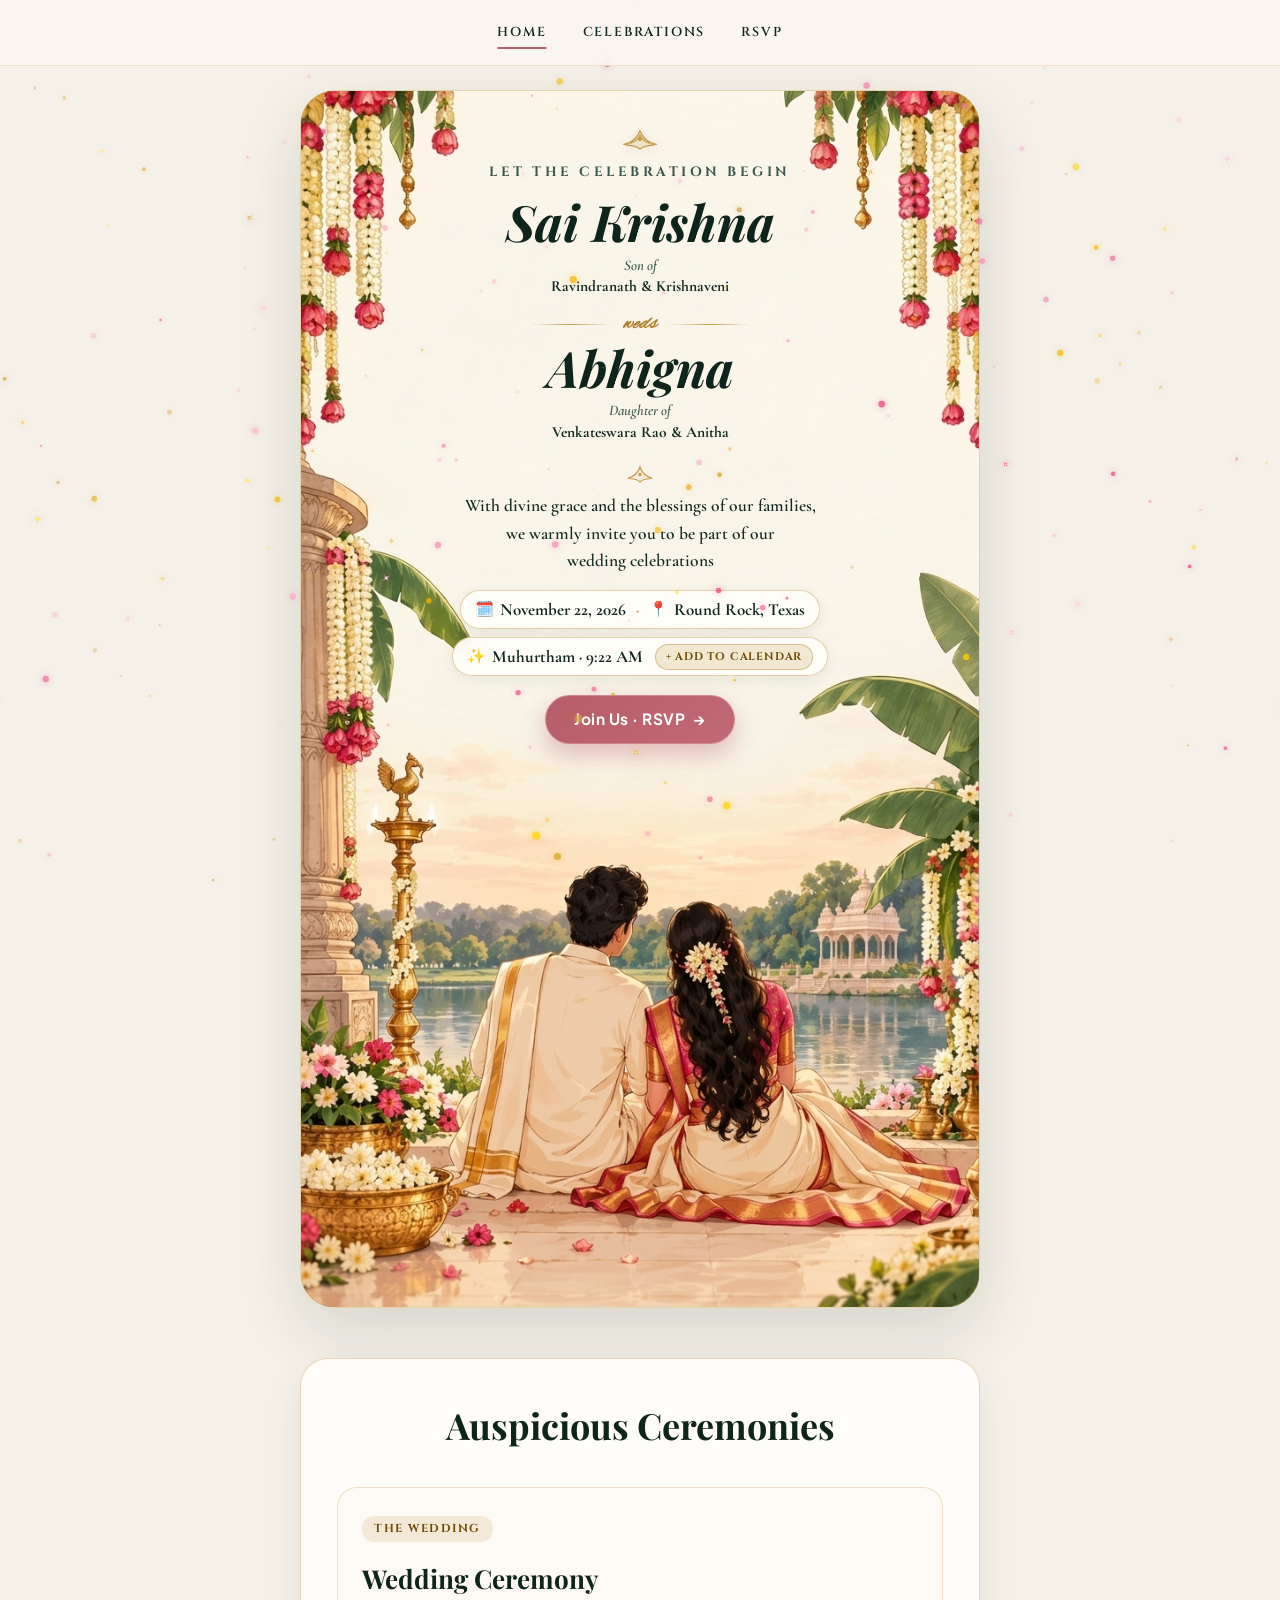
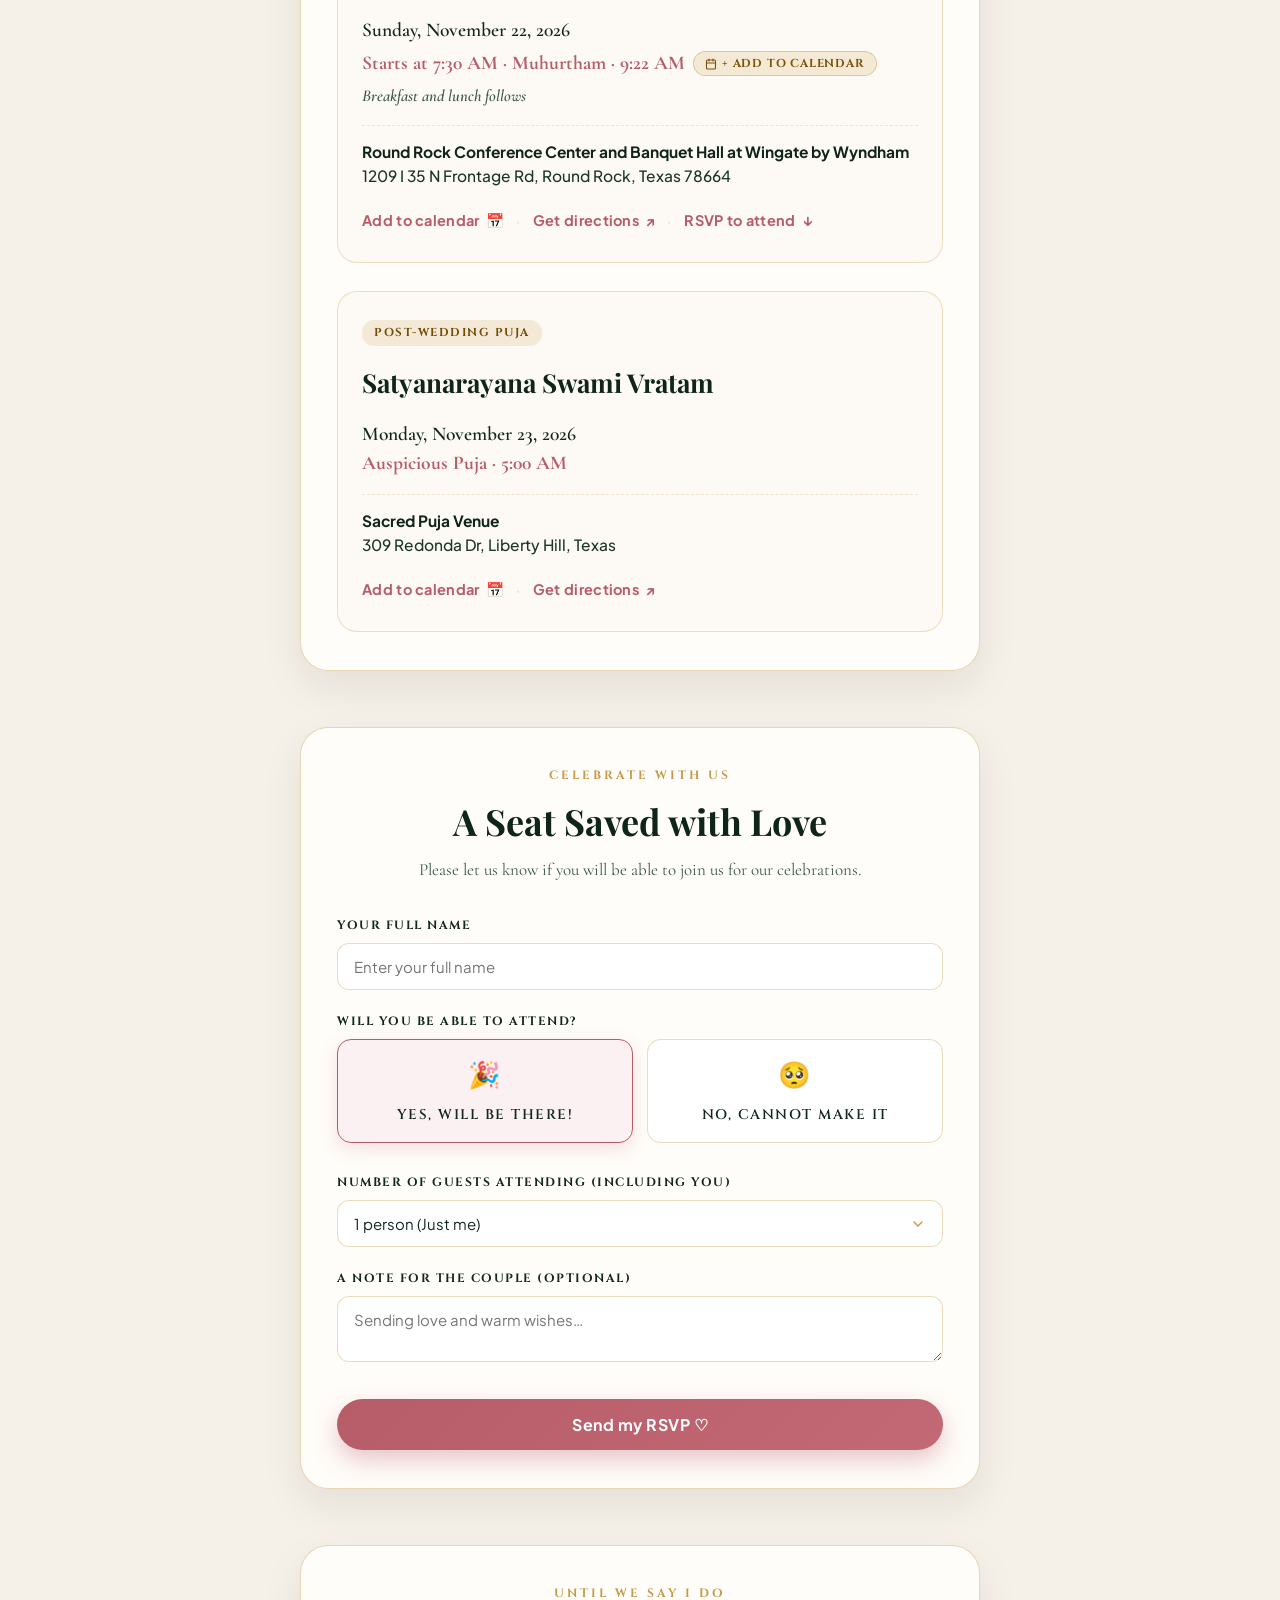
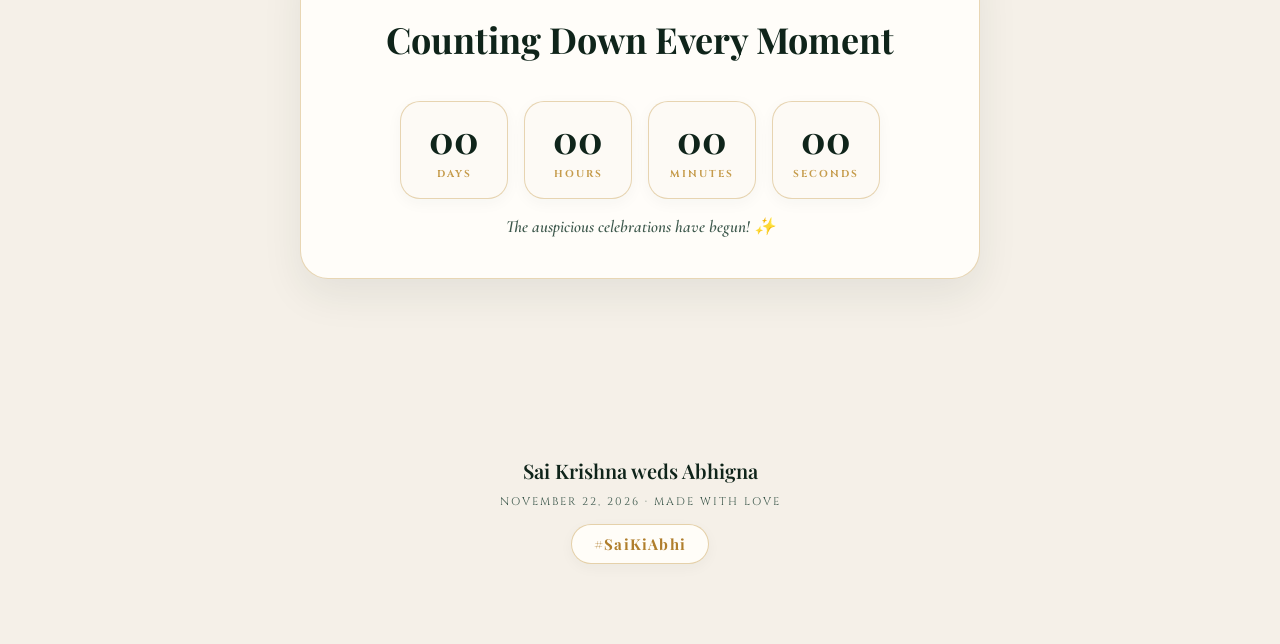
==== index.html @ 161d90ee "Increase dust density and blend radiant gold with romantic pink sparkles" ====
<!DOCTYPE html>
<html lang="en">
<head>
  <meta charset="UTF-8">
  <meta name="viewport" content="width=device-width, initial-scale=1.0">
  <meta http-equiv="Cache-Control" content="no-cache, no-store, must-revalidate">
  <meta http-equiv="Pragma" content="no-cache">
  <meta http-equiv="Expires" content="0">
  <title>Sai Krishna weds Abhigna · November 22, 2026</title>
  <meta name="description" content="Wedding celebration of Sai Krishna weds Abhigna on Sunday, November 22, 2026 at Round Rock, Texas.">
  <meta name="theme-color" content="#F5F0E8">

  <!-- Open Graph / Social Sharing Meta Tags -->
  <meta property="og:title" content="Sai Krishna weds Abhigna · November 22, 2026">
  <meta property="og:description" content="Together with their families, Sai Krishna weds Abhigna. We warmly invite you to celebrate our wedding on Sunday, November 22, 2026 at Round Rock, Texas.">
  <meta property="og:image" content="assets/hero-bg.jpg">
  <meta property="og:type" content="website">

  <!-- Google Fonts for Romantic Editorial Luxury Typography -->
  <link rel="preconnect" href="https://fonts.googleapis.com">
  <link rel="preconnect" href="https://fonts.gstatic.com" crossorigin>
  <link href="https://fonts.googleapis.com/css2?family=Alex+Brush&family=Cinzel:wght@500;600;700&family=Cormorant+Garamond:ital,wght@0,400;0,500;0,600;0,700;1,400;1,600&family=Playfair+Display:ital,wght@0,500;0,600;0,700;1,500;1,600&family=Plus+Jakarta+Sans:wght@400;500;600;700&display=swap" rel="stylesheet">

  <link rel="stylesheet" href="style.css?v=20261025-14">
</head>
<body>

  <!-- INTERACTIVE SUNLIT GOLD STARDUST (Touch & Cursor Repulsion) -->
  <canvas id="v2SparklesCanvas" class="v2-sparkles-canvas" aria-hidden="true"></canvas>

  <!-- STICKY TOP NAVIGATION -->
  <header class="v2-header">
    <nav class="v2-nav-container" aria-label="Wedding sections">
      <a href="#home" class="v2-nav-link active">Home</a>
      <a href="#celebrations" class="v2-nav-link">Celebrations</a>
      <a href="#rsvp" class="v2-nav-link">RSVP</a>
    </nav>
  </header>

  <main class="v2-main-wrapper">

    <!-- HERO SECTION (Scenic Floral Lakeside Card) -->
    <section id="home" class="v2-hero-card">
      <div class="v2-hero-content">

        <!-- Gold Lotus Top Motif -->
        <div class="v2-gold-crest" aria-hidden="true">
          <svg viewBox="0 0 40 24" width="38" height="23" fill="none" stroke="#C59B4B" stroke-width="1.4">
            <path d="M20 3 C17 10 12 15 4 17 C10 19 16 18 20 22 C24 18 30 19 36 17 C28 15 23 10 20 3 Z" fill="rgba(197, 155, 75, 0.12)"/>
            <path d="M20 7 C18 12 14 15 9 16 M20 7 C22 12 26 15 31 16"/>
            <circle cx="20" cy="11.5" r="1.5" fill="#C59B4B"/>
          </svg>
        </div>

        <!-- Eyebrow -->
        <p class="v2-eyebrow">LET THE CELEBRATION BEGIN</p>

        <!-- Groom Name -->
        <h1 class="v2-groom-name">Sai Krishna</h1>
        <p class="v2-parentage">
          <span class="label">Son of</span><br>
          <span class="names">Ravindranath &amp; Krishnaveni</span>
        </p>

        <!-- Elegant Weds Divider -->
        <div class="v2-amp-divider" aria-hidden="true">
          <span class="line"></span>
          <span class="amp" style="font-size: 20px; font-style: italic; letter-spacing: 0.05em; text-transform: lowercase;">weds</span>
          <span class="line"></span>
        </div>

        <!-- Bride Name -->
        <h2 class="v2-bride-name">Abhigna</h2>
        <p class="v2-parentage">
          <span class="label">Daughter of</span><br>
          <span class="names">Venkateswara Rao &amp; Anitha</span>
        </p>

        <!-- Auspicious Lotus Sub-Crest -->
        <div class="v2-sub-crest" aria-hidden="true">
          <svg viewBox="0 0 32 20" width="30" height="19" fill="none" stroke="#C59B4B" stroke-width="1.3">
            <path d="M16 2 C14 8 10 12 3 14 C8 15 13 14 16 18 C19 14 24 15 29 14 C22 12 18 8 16 2 Z" fill="rgba(197, 155, 75, 0.08)"/>
            <circle cx="16" cy="10" r="1.2" fill="#C59B4B"/>
          </svg>
        </div>

        <!-- Warm Invitation Message -->
        <p class="v2-invitation-text">
          With divine grace and the blessings of our families,<br class="v2-br-desktop">
          we warmly invite you to be part of our<br class="v2-br-desktop">
          wedding celebrations
        </p>

        <!-- Date, Venue & Muhurtham Metadata Badges -->
        <div class="v2-meta-row">
          <div class="v2-meta-badge">
            <span class="icon" aria-hidden="true">🗓️</span>
            <span><span class="v2-desktop-only">November</span><span class="v2-mobile-only">Nov</span> 22, 2026</span>
            <span class="v2-meta-sep" aria-hidden="true">·</span>
            <span class="icon" aria-hidden="true">📍</span>
            <span>Round Rock, <span class="v2-desktop-only">Texas</span><span class="v2-mobile-only">TX</span></span>
          </div>
          <div class="v2-meta-badge v2-meta-badge-muhurtham">
            <span class="icon" aria-hidden="true">✨</span>
            <span>Muhurtham · 9:22 AM</span>
            <a href="https://calendar.google.com/calendar/render?action=TEMPLATE&amp;text=Sai+Krishna+weds+Abhigna+Wedding&amp;dates=20261122T133000Z/20261122T200000Z&amp;ctz=America/Chicago&amp;details=Join+us+to+celebrate+the+wedding+of+Sai+Krishna+and+Abhigna+(7:30+AM+-+2:00+PM,+Muhurtham+at+9:22+AM).+Breakfast+and+lunch+follows.&amp;location=Round+Rock+Conference+Center+and+Banquet+Hall+at+Wingate+by+Wyndham,+1209+I+35+N+Frontage+Rd,+Round+Rock,+TX+78664" target="_blank" rel="noopener noreferrer" class="v2-cal-pill-hero" title="Add to Google Calendar">
              <span>+ Add to Calendar</span>
            </a>
          </div>
        </div>

        <!-- Primary Call to Action -->
        <div>
          <a href="#rsvp" class="v2-btn-rsvp">
            <span>Join Us · RSVP</span>
            <span class="arrow" aria-hidden="true">&rarr;</span>
          </a>
        </div>
      </div>
    </section>

    <!-- SECTION: CELEBRATIONS -->
    <section id="celebrations" class="v2-section">
      <div class="v2-section-card">
        <div class="v2-section-header">
          <h2 class="v2-section-title">Auspicious Ceremonies</h2>
        </div>

        <div class="v2-events-grid">

          <!-- EVENT 1: WEDDING -->
          <article class="v2-event-card">
            <span class="v2-event-badge">The Wedding</span>
            <h3 class="v2-event-title">Wedding Ceremony</h3>
            <div class="v2-event-time">
              Sunday, November 22, 2026<br>
              <div class="v2-muhurtham-line">
                <span class="time-hl">Starts at 7:30 AM · Muhurtham · 9:22 AM</span>
                <a href="https://calendar.google.com/calendar/render?action=TEMPLATE&amp;text=Sai+Krishna+weds+Abhigna+Wedding&amp;dates=20261122T133000Z/20261122T200000Z&amp;ctz=America/Chicago&amp;details=Join+us+to+celebrate+the+wedding+of+Sai+Krishna+and+Abhigna+(7:30+AM+-+2:00+PM,+Muhurtham+at+9:22+AM).+Breakfast+and+lunch+follows.&amp;location=Round+Rock+Conference+Center+and+Banquet+Hall+at+Wingate+by+Wyndham,+1209+I+35+N+Frontage+Rd,+Round+Rock,+TX+78664" target="_blank" rel="noopener noreferrer" class="v2-cal-pill" title="Add to Google Calendar">
                  <svg viewBox="0 0 24 24" width="12" height="12" fill="none" stroke="currentColor" stroke-width="2.2" stroke-linecap="round" stroke-linejoin="round" aria-hidden="true"><rect x="3" y="4" width="18" height="18" rx="2" ry="2"/><line x1="16" y1="2" x2="16" y2="6"/><line x1="8" y1="2" x2="8" y2="6"/><line x1="3" y1="10" x2="21" y2="10"/></svg>
                  <span>+ Add to Calendar</span>
                </a>
              </div>
              <span class="food-note">Breakfast and lunch follows</span>
            </div>
            <div class="v2-event-loc">
              <strong>Round Rock Conference Center and Banquet Hall at Wingate by Wyndham</strong><br>
              1209 I 35 N Frontage Rd, Round Rock, Texas 78664
            </div>
            <div class="v2-event-actions">
              <a href="https://calendar.google.com/calendar/render?action=TEMPLATE&amp;text=Sai+Krishna+weds+Abhigna+Wedding&amp;dates=20261122T133000Z/20261122T200000Z&amp;ctz=America/Chicago&amp;details=Join+us+to+celebrate+the+wedding+of+Sai+Krishna+and+Abhigna+(7:30+AM+-+2:00+PM,+Muhurtham+at+9:22+AM).+Breakfast+and+lunch+follows.&amp;location=Round+Rock+Conference+Center+and+Banquet+Hall+at+Wingate+by+Wyndham,+1209+I+35+N+Frontage+Rd,+Round+Rock,+TX+78664" target="_blank" rel="noopener noreferrer" class="v2-btn-textlink">
                <span>Add to calendar</span> <span>📅</span>
              </a>
              <span style="color: var(--gold-border);">·</span>
              <a href="https://maps.app.goo.gl/WfE8yPbkXVZMxpB6A" target="_blank" rel="noopener noreferrer" class="v2-btn-textlink">
                <span>Get directions</span> <span>↗</span>
              </a>
              <span style="color: var(--gold-border);">·</span>
              <a href="#rsvp" class="v2-btn-textlink">
                <span>RSVP to attend</span> <span>↓</span>
              </a>
            </div>
          </article>

          <!-- EVENT 2: SATYANARAYANA SWAMI VRATAM -->
          <article class="v2-event-card">
            <span class="v2-event-badge">Post-Wedding Puja</span>
            <h3 class="v2-event-title">Satyanarayana Swami Vratam</h3>
            <div class="v2-event-time">
              Monday, November 23, 2026<br>
              <span class="time-hl">Auspicious Puja · 5:00 AM</span>
            </div>
            <div class="v2-event-loc">
              <strong>Sacred Puja Venue</strong><br>
              309 Redonda Dr, Liberty Hill, Texas
            </div>
            <div class="v2-event-actions">
              <a href="https://calendar.google.com/calendar/render?action=TEMPLATE&amp;text=Satyanarayana+Swami+Vratam+-+Sai+Krishna+%26+Abhigna&amp;dates=20261123T110000Z/20261123T150000Z&amp;ctz=America/Chicago&amp;details=Auspicious+Post-Wedding+Puja+and+Blessings.&amp;location=309+Redonda+Dr,+Liberty+Hill,+Texas" target="_blank" rel="noopener noreferrer" class="v2-btn-textlink">
                <span>Add to calendar</span> <span>📅</span>
              </a>
              <span style="color: var(--gold-border);">·</span>
              <a href="https://www.google.com/maps/search/?api=1&query=309+Redonda+Dr+Liberty+Hill+TX" target="_blank" rel="noopener noreferrer" class="v2-btn-textlink">
                <span>Get directions</span> <span>↗</span>
              </a>
            </div>
          </article>

        </div>
      </div>
    </section>



    <!-- SECTION: RSVP -->
    <section id="rsvp" class="v2-section">
      <div class="v2-section-card">
        <div class="v2-section-header">
          <p class="v2-section-eyebrow">Celebrate With Us</p>
          <h2 class="v2-section-title">A Seat Saved with Love</h2>
          <p style="font-family: 'Cormorant Garamond', Georgia, serif; font-size: 17px; color: var(--text-muted); margin-top: 6px;">
            Please let us know if you will be able to join us for our celebrations.
          </p>
        </div>

        <form id="v2-rsvp-form">

          <!-- Full Name -->
          <div class="v2-form-group">
            <label for="name">Your Full Name</label>
            <input type="text" id="name" name="Name" class="v2-input" placeholder="Enter your full name" required>
          </div>

          <!-- Attendance Option -->
          <div class="v2-form-group">
            <label>Will you be able to attend?</label>
            <div class="v2-attendance-grid">
              <label class="v2-radio-card">
                <input type="radio" name="Attending" value="Yes" checked>
                <div class="v2-radio-content">
                  <span class="emoji" aria-hidden="true">🎉</span>
                  <span class="text">Yes, will be there!</span>
                </div>
              </label>

              <label class="v2-radio-card">
                <input type="radio" name="Attending" value="No">
                <div class="v2-radio-content">
                  <span class="emoji" aria-hidden="true">🥺</span>
                  <span class="text">No, cannot make it</span>
                </div>
              </label>
            </div>
          </div>

          <!-- Guests Count -->
          <div class="v2-form-group" id="guests-group">
            <label for="guests">Number of guests attending (including you)</label>
            <select id="guests" name="Guests" class="v2-input">
              <option value="1">1 person (Just me)</option>
              <option value="2">2 people</option>
              <option value="3">3 people</option>
              <option value="4">4 people</option>
              <option value="5">5 people</option>
              <option value="6">6 people</option>
              <option value="7">7 people</option>
              <option value="8">8 people</option>
              <option value="9">9 people</option>
              <option value="10">10+ people</option>
            </select>
          </div>

          <!-- Message -->
          <div class="v2-form-group">
            <label for="message">A note for the couple (optional)</label>
            <textarea id="message" name="Message" rows="2" class="v2-textarea" placeholder="Sending love and warm wishes…"></textarea>
          </div>

          <!-- Submit -->
          <button type="submit" id="v2-submit-btn" class="v2-btn-submit">Send my RSVP ♡</button>
          <div id="v2-status" class="v2-status-msg" role="status"></div>
        </form>

      </div>
    </section>


    <!-- SECTION: COUNTDOWN TIMER -->
    <section id="countdown" class="v2-section">
      <div class="v2-section-card v2-countdown-card">
        <div class="v2-section-header">
          <p class="v2-section-eyebrow">Until We Say I Do</p>
          <h2 class="v2-section-title">Counting Down Every Moment</h2>
        </div>
        <div class="v2-countdown-grid" id="v2CountdownGrid">
          <div class="v2-countdown-item">
            <span class="v2-countdown-val" id="timer-days">--</span>
            <span class="v2-countdown-lbl">Days</span>
          </div>
          <div class="v2-countdown-item">
            <span class="v2-countdown-val" id="timer-hours">--</span>
            <span class="v2-countdown-lbl">Hours</span>
          </div>
          <div class="v2-countdown-item">
            <span class="v2-countdown-val" id="timer-minutes">--</span>
            <span class="v2-countdown-lbl">Minutes</span>
          </div>
          <div class="v2-countdown-item">
            <span class="v2-countdown-val" id="timer-seconds">--</span>
            <span class="v2-countdown-lbl">Seconds</span>
          </div>
        </div>
        <p class="v2-countdown-note">Sunday, November 22, 2026 · Muhurtham at 9:22 AM</p>
      </div>
    </section>

  </main>

  <!-- FOOTER -->
  <footer class="v2-footer">
    <div class="names">Sai Krishna weds Abhigna</div>
    <div class="sub">November 22, 2026 · Made with Love</div>
    <div class="hashtag">#SaiKiAbhi</div>
  </footer>

  <script src="script.js?v=20261025-7"></script>
</body>
</html>
---- style.css ----
/* ==========================================================================
   SAI KRISHNA & ABHIGNA WEDDING — VERSION 2 (SCENIC FLORAL & HERITAGE LAKESIDE)
   ========================================================================== */

:root {
  --bg-page: #f5f0e8;
  --bg-card: #fffdf9;
  --bg-cream: #faf6f0;
  --text-dark: #12281e;
  --text-body: #1c3629;
  --text-muted: #3d584c;
  --gold: #c59b4b;
  --gold-glow: #e5c378;
  --gold-border: rgba(197, 155, 75, 0.4);
  --gold-tint: rgba(197, 155, 75, 0.08);
  --rose: #b75d69;
  --rose-hover: #9e4652;
  --rose-light: #fbf0f2;
  --emerald: #1e3f33;
  --emerald-dark: #0f241a;
  --card-shadow: 0 24px 64px rgba(27, 56, 43, 0.14);
}

*, *::before, *::after {
  box-sizing: border-box;
  margin: 0;
  padding: 0;
}

html {
  scroll-behavior: smooth;
  scroll-padding-top: 80px;
}

body {
  background-color: var(--bg-page);
  color: var(--text-body);
  font-family: 'Plus Jakarta Sans', system-ui, -apple-system, sans-serif;
  line-height: 1.6;
  -webkit-font-smoothing: antialiased;
  -moz-osx-font-smoothing: grayscale;
  text-rendering: optimizeLegibility;
  overflow-x: hidden;
}

/* Interactive Sunlit Gold Stardust Canvas */
.v2-sparkles-canvas {
  position: fixed;
  inset: 0;
  width: 100%;
  height: 100%;
  pointer-events: none;
  z-index: 50;
}

/* ==========================================================================
   NAVIGATION HEADER
   ========================================================================== */
.v2-header {
  position: sticky;
  top: 0;
  z-index: 100;
  background: rgba(250, 246, 240, 0.92);
  backdrop-filter: blur(10px);
  -webkit-backdrop-filter: blur(10px);
  border-bottom: 1px solid rgba(197, 155, 75, 0.25);
  transition: all 0.3s ease;
}

.v2-header.scrolled {
  background: rgba(255, 253, 249, 0.98);
  box-shadow: 0 6px 20px rgba(27, 56, 43, 0.08);
}

.v2-nav-container {
  max-width: 712px;
  margin: 0 auto;
  padding: 16px 24px;
  display: flex;
  justify-content: center;
  align-items: center;
  gap: 36px;
}

.v2-nav-link {
  text-decoration: none;
  font-family: 'Cinzel', Georgia, serif;
  font-size: 13px;
  font-weight: 600;
  letter-spacing: 1.8px;
  text-transform: uppercase;
  color: var(--text-dark);
  position: relative;
  padding: 6px 0;
  transition: color 0.25s ease;
}

.v2-nav-link::after {
  content: '';
  position: absolute;
  bottom: 0;
  left: 50%;
  width: 0;
  height: 2px;
  background: var(--rose);
  transition: all 0.25s ease;
  transform: translateX(-50%);
}

.v2-nav-link:hover {
  color: var(--rose);
}

.v2-nav-link:hover::after,
.v2-nav-link.active::after {
  width: 100%;
}

/* ==========================================================================
   PAGE CONTAINER & SECTIONS
   ========================================================================== */
.v2-main-wrapper {
  width: 100%;
  max-width: 712px;
  margin: 0 auto;
  padding: 24px 16px 80px 16px;
}

/* ==========================================================================
   HERO CARD (Exact match to reference art)
   ========================================================================== */
.v2-hero-card {
  position: relative;
  width: 100%;
  max-width: 680px;
  margin: 0 auto 50px auto;
  background: #faf6f0 url('assets/hero-bg.jpg') top center / 100% 100% no-repeat;
  aspect-ratio: 768 / 1376;
  border-radius: 36px;
  border: 1.5px solid var(--gold-border);
  box-shadow: var(--card-shadow);
  overflow: hidden;
  text-align: center;
  display: flex;
  flex-direction: column;
}

/* Top content area with live typography */
.v2-hero-content {
  position: relative;
  z-index: 2;
  padding: 5.5% 10% 0 10%;
  display: flex;
  flex-direction: column;
  align-items: center;
}

/* Gold Lotus Top Crest */
.v2-gold-crest {
  display: flex;
  justify-content: center;
  margin-bottom: 2%;
}

.v2-gold-crest svg {
  filter: drop-shadow(0 2px 4px rgba(197, 155, 75, 0.25));
}

/* Eyebrow: LET THE CELEBRATION BEGIN */
.v2-eyebrow {
  font-family: 'Cinzel', Georgia, serif;
  font-size: clamp(11.5px, 1.8vw, 13.5px);
  font-weight: 700;
  letter-spacing: 3.5px;
  text-transform: uppercase;
  color: var(--text-muted);
  margin-bottom: 2%;
}

/* Groom Name: Sai Krishna */
.v2-groom-name {
  font-family: 'Playfair Display', Georgia, serif;
  font-style: italic;
  font-weight: 700;
  font-size: clamp(36px, 5.8vw, 50px);
  color: var(--emerald-dark);
  line-height: 1.1;
  margin-bottom: 1%;
}

/* Parentage */
.v2-parentage {
  font-family: 'Cormorant Garamond', Georgia, serif;
  font-size: clamp(14px, 1.8vw, 15.5px);
  color: var(--text-muted);
  line-height: 1.4;
  margin-bottom: 2%;
  font-weight: 500;
}

.v2-parentage .label {
  font-style: italic;
  font-size: 0.95em;
  color: #3d584c;
  font-weight: 600;
}

.v2-parentage .names {
  font-weight: 700;
  color: var(--text-dark);
}

/* Ampersand Divider */
.v2-amp-divider {
  display: flex;
  align-items: center;
  justify-content: center;
  gap: 12px;
  width: min(220px, 45%);
  margin: 1% auto;
}

.v2-amp-divider .line {
  flex: 1;
  height: 1px;
  background: linear-gradient(90deg, transparent, var(--gold), transparent);
}

.v2-amp-divider .amp {
  font-family: 'Alex Brush', cursive;
  font-size: clamp(26px, 4vw, 32px);
  color: #b07e2c;
  font-weight: 600;
  line-height: 1;
}

/* Bride Name: Abhigna (Same font family, weight, and style as Groom) */
.v2-bride-name {
  font-family: 'Playfair Display', Georgia, serif;
  font-style: italic;
  font-weight: 700;
  font-size: clamp(36px, 5.8vw, 50px);
  color: var(--emerald-dark);
  line-height: 1.1;
  margin-bottom: 1%;
}

/* Second Lotus Motif */
.v2-sub-crest {
  display: flex;
  justify-content: center;
  margin: 2% 0 1.5% 0;
}

/* Warm Invitation Paragraph */
.v2-invitation-text {
  font-family: 'Cormorant Garamond', Georgia, serif;
  font-size: clamp(15px, 2.2vw, 17.5px);
  font-weight: 600;
  color: var(--text-dark);
  line-height: 1.55;
  max-width: 440px;
  margin: 0 auto 3% auto;
}

/* Date & Location Badges */
.v2-meta-row {
  display: flex;
  flex-wrap: wrap;
  align-items: center;
  justify-content: center;
  gap: 8px 12px;
  margin-bottom: 3.5%;
  max-width: 580px;
}

.v2-meta-badge {
  display: inline-flex;
  align-items: center;
  gap: 6px;
  background: rgba(255, 253, 249, 0.94);
  backdrop-filter: blur(8px);
  -webkit-backdrop-filter: blur(8px);
  border: 1px solid rgba(197, 155, 75, 0.45);
  border-radius: 24px;
  padding: 5px 14px;
  box-shadow: 0 4px 14px rgba(27, 56, 43, 0.08);
  font-family: 'Cormorant Garamond', Georgia, serif;
  font-size: clamp(14px, 2vw, 17px);
  font-weight: 700;
  color: var(--text-dark);
  white-space: nowrap;
}

.v2-meta-badge .icon {
  font-size: 15px;
  line-height: 1;
}

.v2-meta-sep {
  color: var(--gold);
  font-weight: 700;
  margin: 0 4px;
}

.v2-desktop-only {
  display: inline;
}

.v2-mobile-only {
  display: none;
}

.v2-cal-pill-hero {
  display: inline-flex;
  align-items: center;
  background: rgba(197, 155, 75, 0.22);
  color: #724c08;
  border: 1px solid rgba(197, 155, 75, 0.55);
  font-family: 'Cinzel', serif;
  font-size: 11px;
  font-weight: 700;
  letter-spacing: 0.8px;
  text-transform: uppercase;
  text-decoration: none;
  padding: 3px 10px;
  border-radius: 14px;
  margin-left: 6px;
  transition: all 0.22s ease;
  white-space: nowrap;
}

.v2-cal-pill-hero:hover {
  background: var(--rose);
  color: #ffffff;
  border-color: var(--rose);
  transform: translateY(-1px);
  box-shadow: 0 4px 12px rgba(183, 93, 105, 0.25);
}

.v2-muhurtham-line {
  display: inline-flex;
  flex-wrap: wrap;
  align-items: center;
  gap: 8px;
  margin: 4px 0 2px 0;
}

.v2-cal-pill {
  display: inline-flex;
  align-items: center;
  gap: 5px;
  background: rgba(197, 155, 75, 0.18);
  color: #7a5209;
  border: 1px solid rgba(197, 155, 75, 0.45);
  font-family: 'Cinzel', serif;
  font-size: 11.5px;
  font-weight: 700;
  letter-spacing: 0.8px;
  text-transform: uppercase;
  text-decoration: none;
  padding: 3px 11px;
  border-radius: 20px;
  transition: all 0.22s ease;
  white-space: nowrap;
}

.v2-cal-pill:hover {
  background: var(--rose);
  color: #ffffff;
  border-color: var(--rose);
  transform: translateY(-1px);
  box-shadow: 0 4px 12px rgba(183, 93, 105, 0.25);
}

/* Primary RSVP Pill Button */
.v2-btn-rsvp {
  display: inline-flex;
  align-items: center;
  justify-content: center;
  gap: 8px;
  background: linear-gradient(135deg, var(--rose) 0%, #c26975 100%);
  color: #ffffff;
  text-decoration: none;
  font-family: 'Plus Jakarta Sans', sans-serif;
  font-size: clamp(14px, 1.8vw, 15.5px);
  font-weight: 700;
  letter-spacing: 0.5px;
  padding: 11px 28px;
  border-radius: 50px;
  box-shadow: 0 10px 24px rgba(183, 93, 105, 0.38);
  transition: all 0.28s ease;
  border: 1px solid rgba(255, 255, 255, 0.25);
}

.v2-btn-rsvp:hover {
  background: linear-gradient(135deg, var(--rose-hover) 0%, #ab525f 100%);
  transform: translateY(-2px);
  box-shadow: 0 14px 30px rgba(183, 93, 105, 0.48);
}

.v2-btn-rsvp .arrow {
  transition: transform 0.2s ease;
}

.v2-btn-rsvp:hover .arrow {
  transform: translateX(4px);
}

/* ==========================================================================
   CARDS & SECTIONS (Our Story, Celebrations, Venue, RSVP)
   ========================================================================== */
.v2-section {
  width: 100%;
  max-width: 680px;
  margin: 0 auto 56px auto;
}

.v2-section-card {
  width: 100%;
  max-width: 680px;
  margin: 0 auto;
  background: var(--bg-card);
  border-radius: 28px;
  border: 1.5px solid var(--gold-border);
  box-shadow: 0 16px 40px rgba(27, 56, 43, 0.08);
  padding: 38px 36px;
  position: relative;
}

.v2-section-header {
  text-align: center;
  margin-bottom: 32px;
}

.v2-section-eyebrow {
  font-family: 'Cinzel', serif;
  font-size: 12px;
  font-weight: 700;
  letter-spacing: 3px;
  text-transform: uppercase;
  color: var(--gold);
  margin-bottom: 8px;
}

.v2-section-title {
  font-family: 'Playfair Display', Georgia, serif;
  font-size: clamp(28px, 4vw, 36px);
  color: var(--emerald-dark);
  font-weight: 700;
}

/* Ceremony Cards Grid */
.v2-events-grid {
  display: grid;
  grid-template-columns: 1fr;
  gap: 28px;
}

.v2-event-card {
  background: #fdfaf5;
  border-radius: 20px;
  border: 1px solid rgba(197, 155, 75, 0.3);
  padding: 28px 24px;
  display: flex;
  flex-direction: column;
  gap: 16px;
  position: relative;
  overflow: hidden;
  transition: transform 0.25s ease, box-shadow 0.25s ease;
}

.v2-event-card:hover {
  transform: translateY(-3px);
  box-shadow: 0 12px 28px rgba(197, 155, 75, 0.16);
}

.v2-event-badge {
  display: inline-block;
  align-self: flex-start;
  background: rgba(197, 155, 75, 0.18);
  color: #724c08;
  font-family: 'Cinzel', serif;
  font-size: 11.5px;
  font-weight: 700;
  letter-spacing: 1.5px;
  text-transform: uppercase;
  padding: 4px 12px;
  border-radius: 12px;
}

.v2-event-title {
  font-family: 'Playfair Display', Georgia, serif;
  font-size: 26px;
  color: var(--emerald-dark);
  font-weight: 700;
}

.v2-event-time {
  font-family: 'Cormorant Garamond', Georgia, serif;
  font-size: 19.5px;
  font-weight: 600;
  color: var(--text-dark);
  line-height: 1.5;
}

.v2-event-time .time-hl {
  font-weight: 700;
  color: var(--rose);
}

.v2-event-time .food-note {
  display: block;
  font-style: italic;
  font-size: 16.5px;
  color: #3d584c;
  font-weight: 600;
  margin-top: 4px;
}

.v2-event-loc {
  font-size: 15.5px;
  color: var(--text-body);
  font-weight: 500;
  line-height: 1.55;
  border-top: 1px dashed rgba(197, 155, 75, 0.25);
  padding-top: 14px;
}

.v2-event-loc strong {
  color: var(--emerald-dark);
  font-weight: 700;
}

.v2-event-actions {
  display: flex;
  flex-wrap: wrap;
  gap: 12px;
  margin-top: 4px;
}

.v2-btn-textlink {
  display: inline-flex;
  align-items: center;
  gap: 6px;
  color: var(--rose);
  text-decoration: none;
  font-size: 14.5px;
  font-weight: 700;
  letter-spacing: 0.3px;
  transition: color 0.2s ease;
}

.v2-btn-textlink:hover {
  color: var(--rose-hover);
  text-decoration: underline;
}


/* ==========================================================================
   RSVP FORM (V2 Styling)
   ========================================================================== */
.v2-form-group {
  margin-bottom: 22px;
  text-align: left;
}

.v2-form-group label {
  display: block;
  font-family: 'Cinzel', serif;
  font-size: 12px;
  font-weight: 700;
  letter-spacing: 1.5px;
  text-transform: uppercase;
  color: var(--text-dark);
  margin-bottom: 8px;
}

.v2-input,
.v2-textarea {
  width: 100%;
  padding: 13px 16px;
  border-radius: 12px;
  border: 1.5px solid rgba(197, 155, 75, 0.35);
  background: #fff;
  font-family: inherit;
  font-size: 15px;
  color: var(--text-dark);
  outline: none;
  transition: all 0.2s ease;
}

.v2-input:focus,
.v2-textarea:focus {
  border-color: var(--rose);
  box-shadow: 0 0 0 3px rgba(183, 93, 105, 0.15);
}

select.v2-input {
  cursor: pointer;
  appearance: none;
  -webkit-appearance: none;
  background: #fff url("data:image/svg+xml,%3Csvg xmlns='http://www.w3.org/2000/svg' width='16' height='16' viewBox='0 0 24 24' fill='none' stroke='%23C59B4B' stroke-width='2.2' stroke-linecap='round' stroke-linejoin='round'%3E%3Cpath d='M6 9l6 6 6-6'/%3E%3C/svg%3E") no-repeat right 16px center;
  padding-right: 42px;
}

/* Radio attendance cards */
.v2-attendance-grid {
  display: grid;
  grid-template-columns: 1fr 1fr;
  gap: 14px;
  margin-bottom: 22px;
}

.v2-radio-card {
  position: relative;
  cursor: pointer;
}

.v2-radio-card input {
  position: absolute;
  opacity: 0;
}

.v2-radio-content {
  border: 1.5px solid rgba(197, 155, 75, 0.35);
  border-radius: 14px;
  background: #fff;
  padding: 16px 12px;
  text-align: center;
  transition: all 0.22s ease;
  display: flex;
  flex-direction: column;
  align-items: center;
  gap: 6px;
}

.v2-radio-content .emoji {
  font-size: 26px;
}

.v2-radio-content .text {
  font-size: 14px;
  font-weight: 600;
  color: var(--text-dark);
}

.v2-radio-card:hover .v2-radio-content {
  border-color: var(--rose);
  background: #fffafa;
}

.v2-radio-card input:checked + .v2-radio-content {
  border-color: var(--rose);
  background: var(--rose-light);
  box-shadow: 0 6px 18px rgba(183, 93, 105, 0.18);
}

.v2-btn-submit {
  width: 100%;
  padding: 15px;
  background: linear-gradient(135deg, var(--rose) 0%, #c26975 100%);
  color: #fff;
  border: none;
  border-radius: 50px;
  font-family: 'Plus Jakarta Sans', sans-serif;
  font-size: 16px;
  font-weight: 700;
  letter-spacing: 0.5px;
  cursor: pointer;
  transition: all 0.25s ease;
  box-shadow: 0 10px 24px rgba(183, 93, 105, 0.35);
  margin-top: 8px;
}

.v2-btn-submit:hover {
  background: linear-gradient(135deg, var(--rose-hover) 0%, #ab525f 100%);
  transform: translateY(-2px);
  box-shadow: 0 14px 30px rgba(183, 93, 105, 0.45);
}

.v2-btn-submit:disabled {
  opacity: 0.6;
  cursor: not-allowed;
  transform: none;
}

.v2-status-msg {
  text-align: center;
  margin-top: 16px;
  font-size: 14.5px;
  font-weight: 600;
  padding: 10px 14px;
  border-radius: 10px;
  display: none;
}

.v2-status-msg.ok {
  display: block;
  background: #eaf6ef;
  color: #1e5c38;
  border: 1px solid #bce4cd;
}

.v2-status-msg.warn {
  display: block;
  background: #fff5e6;
  color: #945405;
  border: 1px solid #f6d29b;
}

/* ==========================================================================
   FOOTER
   ========================================================================== */
.v2-footer {
  text-align: center;
  max-width: 680px;
  margin: 0 auto;
  padding: 40px 20px 80px 20px;
  color: var(--text-muted);
}

.v2-footer .names {
  font-family: 'Playfair Display', Georgia, serif;
  font-size: 20px;
  color: var(--emerald-dark);
  font-weight: 600;
  margin-bottom: 6px;
}

.v2-footer .sub {
  font-family: 'Cinzel', serif;
  font-size: 11px;
  letter-spacing: 2px;
  text-transform: uppercase;
}

.v2-footer .hashtag {
  display: inline-block;
  margin-top: 14px;
  font-family: 'Playfair Display', Georgia, serif;
  font-size: 15px;
  font-weight: 700;
  letter-spacing: 1.2px;
  color: #b07e2c;
  background: rgba(255, 253, 249, 0.95);
  border: 1px solid rgba(197, 155, 75, 0.45);
  padding: 7px 22px;
  border-radius: 999px;
  box-shadow: 0 4px 14px rgba(27, 56, 43, 0.04);
}

/* Emoji Burst Animation */
.emoji-burst {
  position: fixed;
  top: 100vh;
  z-index: 9999;
  pointer-events: none;
  animation: floatUpBurst linear forwards;
}

@keyframes floatUpBurst {
  0% {
    transform: translateY(0) translateX(0) rotate(0deg);
    opacity: 1;
  }
  80% {
    opacity: 1;
  }
  100% {
    transform: translateY(-110vh) translateX(var(--drift, 0px)) rotate(var(--rot, 0deg));
    opacity: 0;
  }
}

/* ==========================================================================
   COUNTDOWN TIMER SECTION
   ========================================================================== */
.v2-countdown-card {
  text-align: center;
}

.v2-countdown-grid {
  display: flex;
  justify-content: center;
  align-items: center;
  gap: 16px;
  margin: 28px auto 14px auto;
  max-width: 480px;
}

.v2-countdown-item {
  flex: 1;
  min-width: 72px;
  padding: 16px 8px;
  background: #fdfaf5;
  border: 1px solid var(--gold-border);
  border-radius: 20px;
  box-shadow: 0 4px 16px rgba(27, 56, 43, 0.04);
  display: flex;
  flex-direction: column;
  align-items: center;
  justify-content: center;
  transition: transform 0.25s ease, box-shadow 0.25s ease;
}

.v2-countdown-item:hover {
  transform: translateY(-2px);
  box-shadow: 0 8px 24px rgba(27, 56, 43, 0.08);
}

.v2-countdown-val {
  font-family: 'Playfair Display', Georgia, serif;
  font-size: clamp(28px, 4.5vw, 38px);
  font-weight: 700;
  color: var(--emerald-dark);
  line-height: 1.1;
  font-variant-numeric: tabular-nums;
}

.v2-countdown-lbl {
  font-family: 'Cinzel', serif;
  font-size: 10px;
  font-weight: 700;
  letter-spacing: 2px;
  text-transform: uppercase;
  color: var(--gold);
  margin-top: 6px;
}

.v2-countdown-note {
  font-family: 'Cormorant Garamond', Georgia, serif;
  font-size: 17px;
  font-weight: 600;
  font-style: italic;
  color: var(--text-muted);
  margin-top: 14px;
}

/* Responsive adjustments */
@media (max-width: 640px) {
  /* Navigation */
  .v2-nav-container {
    gap: 12px;
    padding: 10px 8px;
    justify-content: space-around;
    overflow-x: auto;
    -webkit-overflow-scrolling: touch;
  }
  .v2-nav-link {
    font-size: 11.5px;
    font-weight: 700;
    letter-spacing: 1px;
  }

  /* Main Wrapper */
  .v2-main-wrapper {
    padding: 16px 12px 60px 12px;
  }

  /* Hero Card */
  .v2-hero-card {
    border-radius: 26px;
    margin-bottom: 36px;
  }

  .v2-hero-content {
    padding: 14px 10px 0 10px;
  }

  .v2-eyebrow {
    font-size: 11px;
    font-weight: 700;
    letter-spacing: 2px;
    color: #364e43;
    margin-bottom: 2px;
  }

  .v2-groom-name {
    font-size: 34px;
    font-weight: 700;
    line-height: 1.1;
    margin-bottom: 1px;
  }

  .v2-parentage {
    font-size: 13.5px;
    font-weight: 500;
    line-height: 1.35;
    margin-bottom: 3px;
  }

  .v2-parentage .label {
    font-size: 12.5px;
    color: #3d584c;
    font-weight: 600;
  }

  .v2-parentage .names {
    font-size: 14px;
    font-weight: 700;
    color: #0d2218;
  }

  .v2-amp-divider {
    gap: 8px;
    margin: 2px auto;
  }

  .v2-amp-divider .amp {
    font-size: 22px;
    color: #b07e2c;
    font-weight: 600;
  }

  .v2-bride-name {
    font-size: 34px;
    font-weight: 700;
    line-height: 1.1;
    margin-bottom: 1px;
  }

  .v2-sub-crest {
    margin: 3px 0 3px 0;
  }

  .v2-br-desktop,
  .v2-desktop-only {
    display: none;
  }

  .v2-mobile-only {
    display: inline;
  }

  .v2-invitation-text {
    font-size: 13.5px;
    font-weight: 600;
    line-height: 1.45;
    color: #12281e;
    max-width: 250px;
    margin: 0 auto 8px auto;
  }

  .v2-meta-row {
    display: flex;
    flex-direction: column;
    align-items: center;
    gap: 6px;
    margin-bottom: 9px;
    width: 100%;
  }

  .v2-meta-badge {
    font-size: 12.5px;
    font-weight: 700;
    color: #12281e;
    padding: 4px 12px;
    border-radius: 20px;
    background: rgba(255, 253, 249, 0.96);
    box-shadow: 0 3px 10px rgba(27, 56, 43, 0.08);
    max-width: 95%;
    white-space: nowrap;
  }

  .v2-meta-badge .icon {
    font-size: 13px;
  }

  .v2-meta-badge-muhurtham {
    display: inline-flex;
    flex-direction: column;
    align-items: center;
    gap: 3px;
    padding: 5px 14px;
  }

  .v2-meta-badge-muhurtham .v2-cal-pill-hero {
    margin-left: 0;
    font-size: 9.5px;
    padding: 2.5px 9px;
    font-weight: 700;
  }

  .v2-btn-rsvp {
    font-size: 13.5px;
    font-weight: 700;
    padding: 8px 24px;
  }

  /* Section cards */
  .v2-section {
    margin-bottom: 36px;
  }

  .v2-section-card {
    padding: 26px 18px;
    border-radius: 22px;
  }

  .v2-section-header {
    margin-bottom: 24px;
  }

  .v2-section-eyebrow {
    font-size: 12.5px;
    font-weight: 700;
    letter-spacing: 2px;
  }

  .v2-section-title {
    font-size: clamp(22px, 5.5vw, 25px);
    font-weight: 700;
    line-height: 1.25;
  }


  /* Events */
  .v2-event-card {
    padding: 22px 18px;
    gap: 14px;
    border-radius: 18px;
  }

  .v2-event-badge {
    font-size: 11.5px;
    font-weight: 700;
    padding: 3px 10px;
  }

  .v2-event-title {
    font-size: 24px;
    font-weight: 700;
  }

  .v2-event-time {
    font-size: 18.5px;
    font-weight: 600;
    color: #12281e;
  }

  .v2-event-time .time-hl {
    font-size: 18.5px;
    font-weight: 700;
    color: var(--rose);
  }

  .v2-event-time .food-note {
    font-size: 15.5px;
    color: #364e43;
    font-weight: 600;
  }

  .v2-muhurtham-line {
    flex-direction: column;
    align-items: flex-start;
    gap: 6px;
  }

  .v2-cal-pill {
    font-size: 11px;
    font-weight: 700;
    padding: 3px 10px;
  }

  .v2-event-loc {
    font-size: 15px;
    color: #233e31;
    font-weight: 500;
  }

  .v2-event-loc strong {
    font-size: 15.5px;
    color: #0d2218;
    font-weight: 700;
  }

  .v2-event-actions {
    gap: 10px;
    font-size: 14px;
  }

  .v2-btn-textlink {
    font-size: 14px;
    font-weight: 700;
  }

  /* RSVP Form */
  .v2-form-group label {
    font-size: 12.5px;
    font-weight: 700;
  }

  .v2-input,
  select.v2-input,
  .v2-textarea {
    font-size: 16px; /* Prevents iOS auto-zoom on input focus */
    font-weight: 500;
    padding: 13px 14px;
  }

  .v2-attendance-grid {
    grid-template-columns: 1fr;
    gap: 10px;
  }

  .v2-radio-content .text {
    font-size: 14.5px;
    font-weight: 700;
  }

  .v2-btn-submit {
    font-size: 16px;
    font-weight: 700;
    padding: 14px;
  }

  /* Countdown Card */
  .v2-countdown-grid {
    gap: 8px;
    margin: 20px auto 10px auto;
  }

  .v2-countdown-item {
    min-width: 58px;
    padding: 12px 4px;
    border-radius: 14px;
  }

  .v2-countdown-val {
    font-size: 24px;
  }

  .v2-countdown-lbl {
    font-size: 9px;
    letter-spacing: 1.2px;
    margin-top: 4px;
  }

  .v2-countdown-note {
    font-size: 15px;
    margin-top: 10px;
  }
}
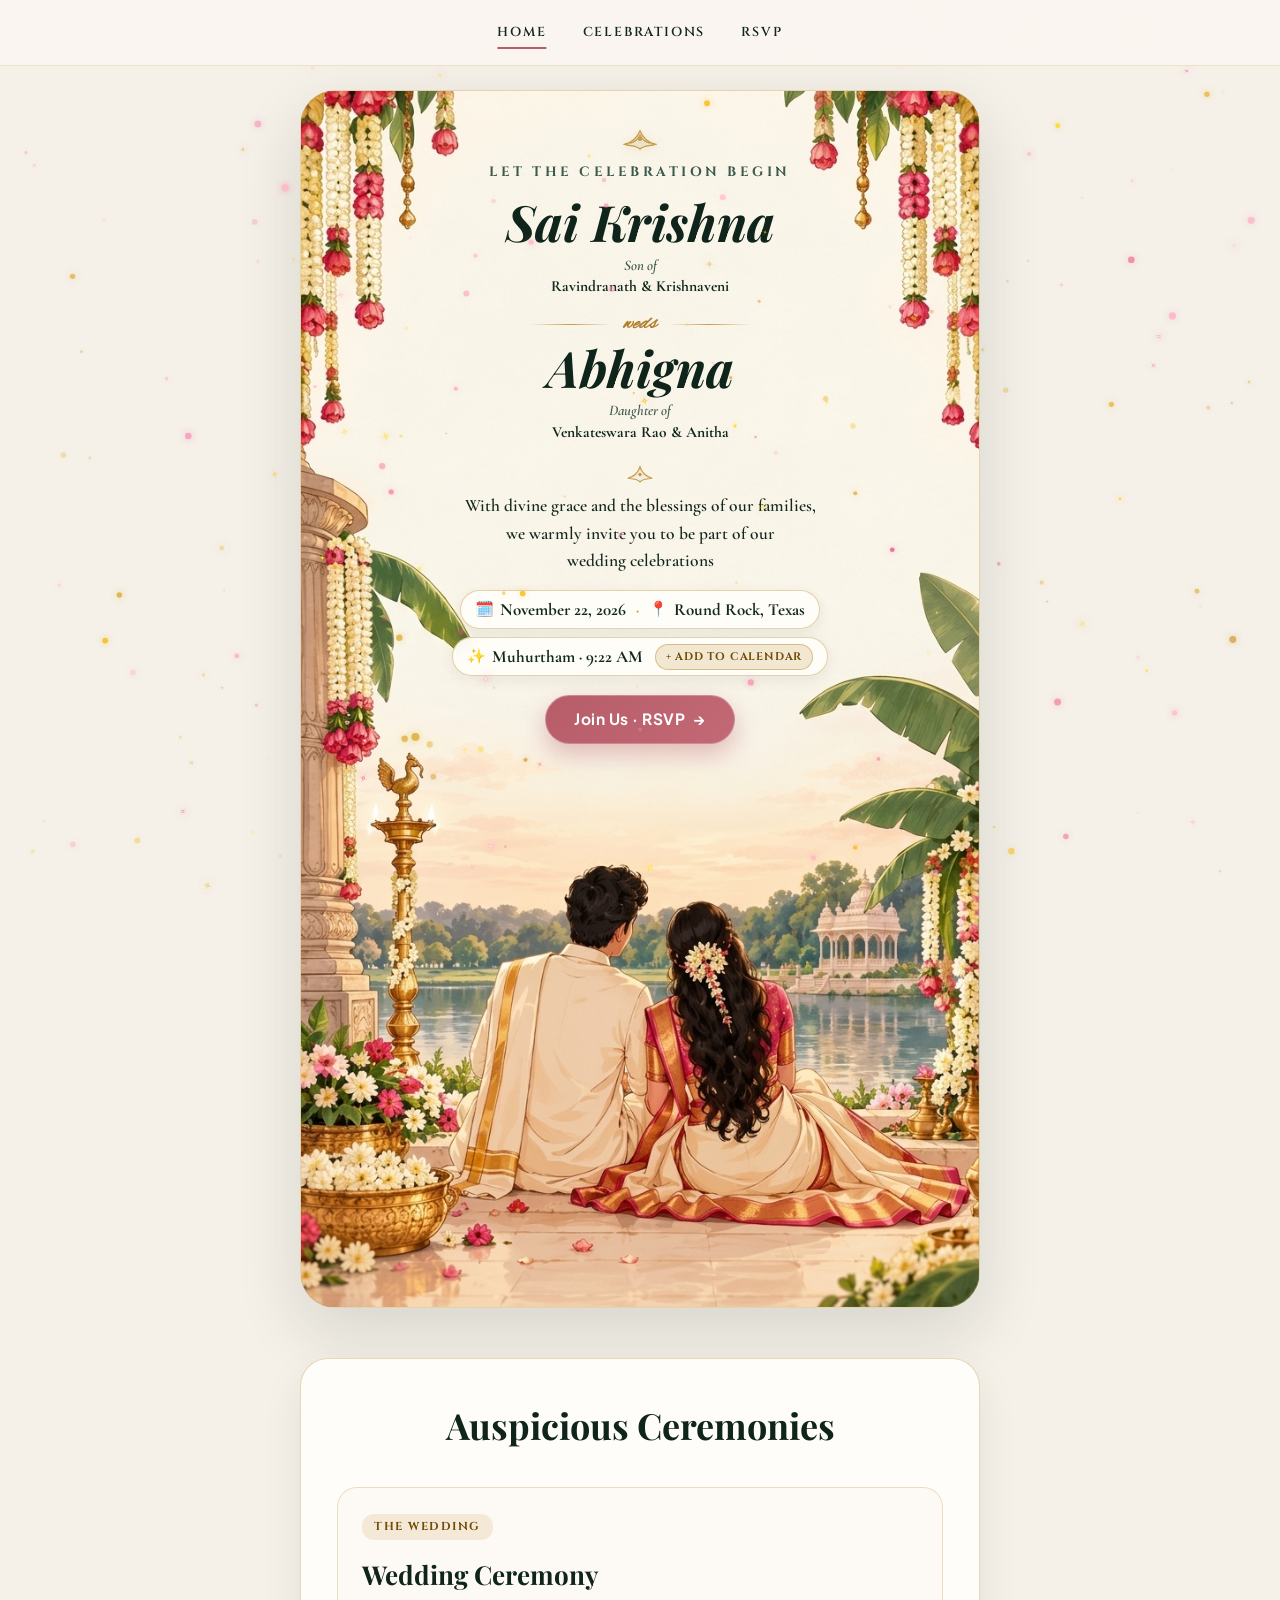
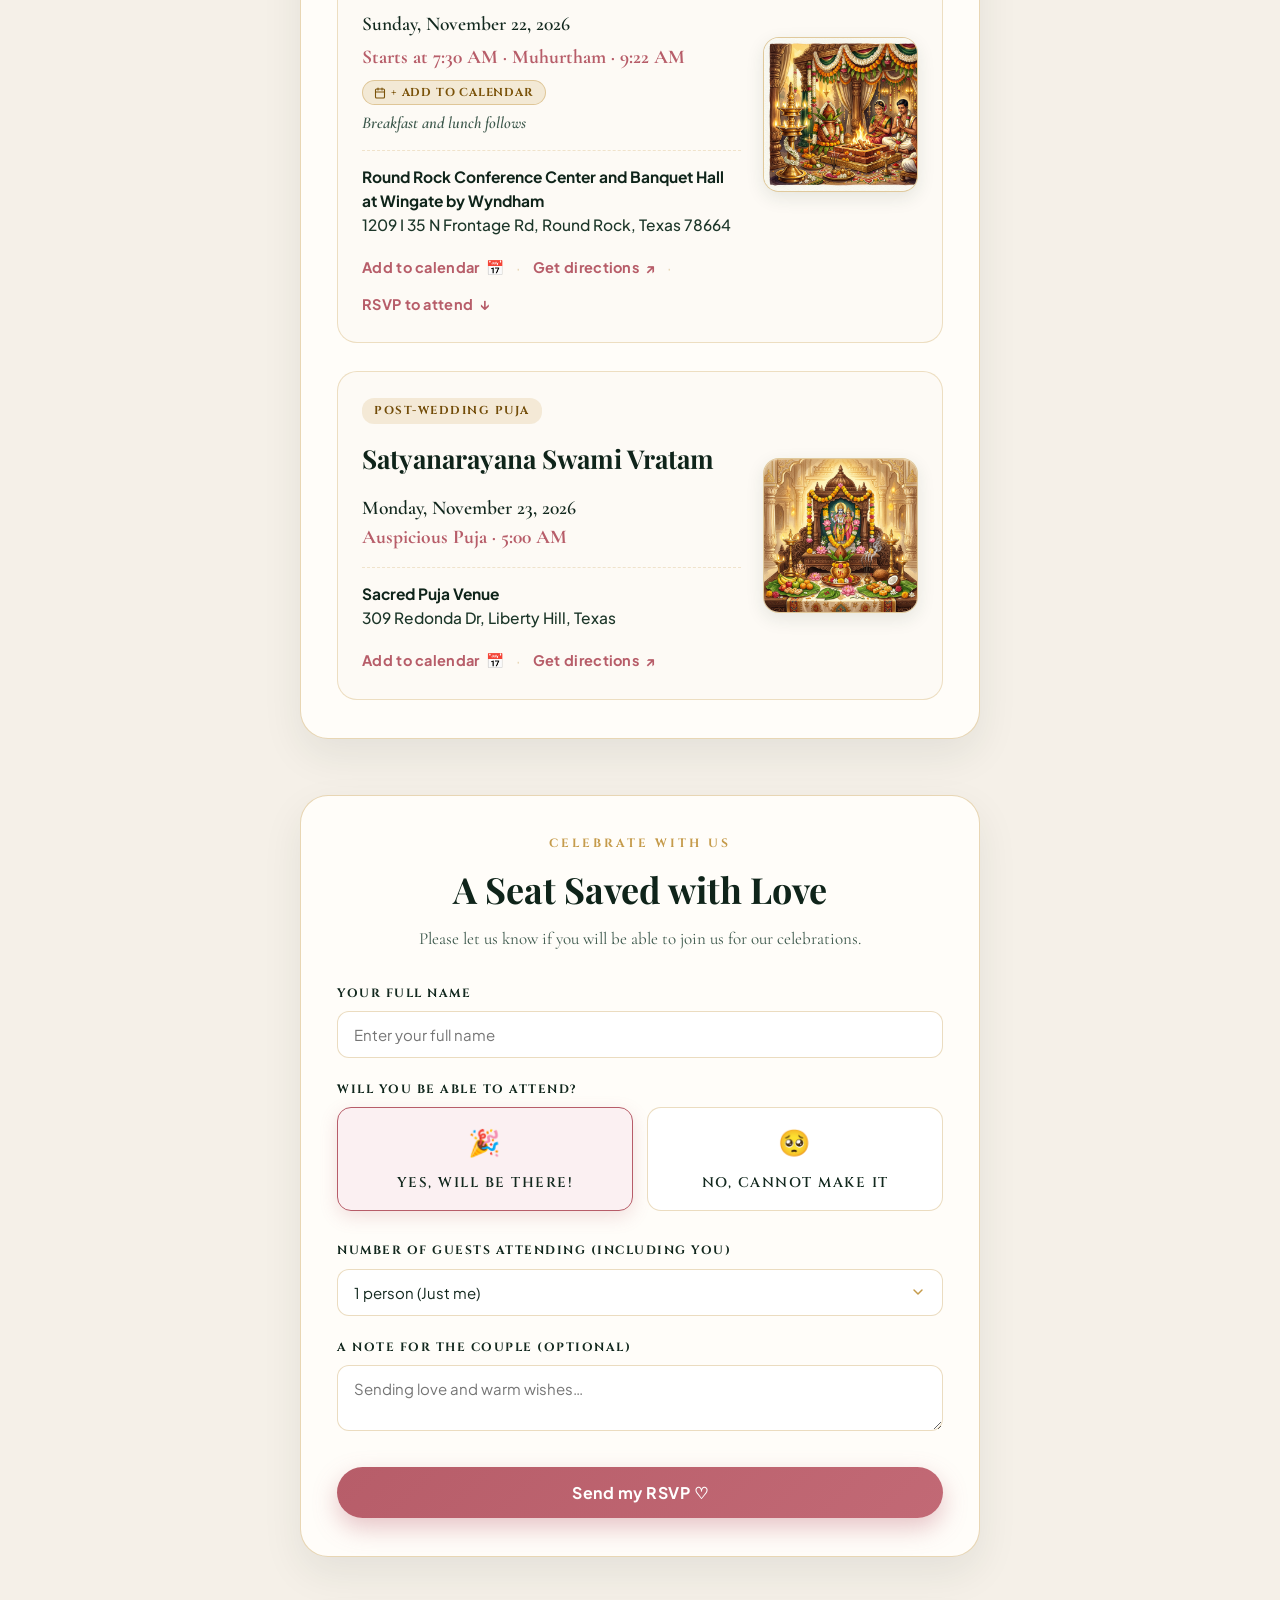
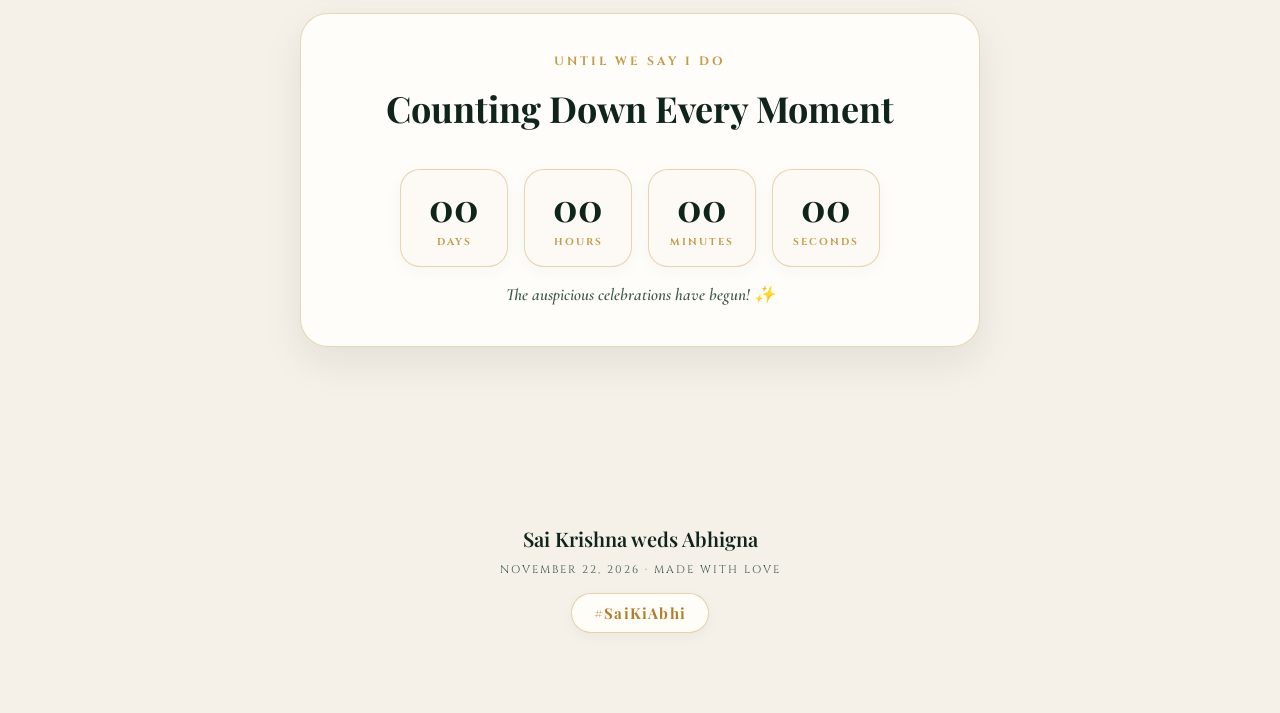
==== commit 4e3bf72b: "Add ceremony thumbnails to wedding and puja event boxes (local only)" ====
--- a/index.html
+++ b/index.html
@@ -21,7 +21,7 @@
   <link rel="preconnect" href="https://fonts.gstatic.com" crossorigin>
   <link href="https://fonts.googleapis.com/css2?family=Alex+Brush&family=Cinzel:wght@500;600;700&family=Cormorant+Garamond:ital,wght@0,400;0,500;0,600;0,700;1,400;1,600&family=Playfair+Display:ital,wght@0,500;0,600;0,700;1,500;1,600&family=Plus+Jakarta+Sans:wght@400;500;600;700&display=swap" rel="stylesheet">
 
-  <link rel="stylesheet" href="style.css?v=20261025-14">
+  <link rel="stylesheet" href="style.css?v=20261025-16">
 </head>
 <body>
 
@@ -130,58 +130,68 @@
 
           <!-- EVENT 1: WEDDING -->
           <article class="v2-event-card">
-            <span class="v2-event-badge">The Wedding</span>
-            <h3 class="v2-event-title">Wedding Ceremony</h3>
-            <div class="v2-event-time">
-              Sunday, November 22, 2026<br>
-              <div class="v2-muhurtham-line">
-                <span class="time-hl">Starts at 7:30 AM · Muhurtham · 9:22 AM</span>
-                <a href="https://calendar.google.com/calendar/render?action=TEMPLATE&amp;text=Sai+Krishna+weds+Abhigna+Wedding&amp;dates=20261122T133000Z/20261122T200000Z&amp;ctz=America/Chicago&amp;details=Join+us+to+celebrate+the+wedding+of+Sai+Krishna+and+Abhigna+(7:30+AM+-+2:00+PM,+Muhurtham+at+9:22+AM).+Breakfast+and+lunch+follows.&amp;location=Round+Rock+Conference+Center+and+Banquet+Hall+at+Wingate+by+Wyndham,+1209+I+35+N+Frontage+Rd,+Round+Rock,+TX+78664" target="_blank" rel="noopener noreferrer" class="v2-cal-pill" title="Add to Google Calendar">
-                  <svg viewBox="0 0 24 24" width="12" height="12" fill="none" stroke="currentColor" stroke-width="2.2" stroke-linecap="round" stroke-linejoin="round" aria-hidden="true"><rect x="3" y="4" width="18" height="18" rx="2" ry="2"/><line x1="16" y1="2" x2="16" y2="6"/><line x1="8" y1="2" x2="8" y2="6"/><line x1="3" y1="10" x2="21" y2="10"/></svg>
-                  <span>+ Add to Calendar</span>
-                </a>
-              </div>
-              <span class="food-note">Breakfast and lunch follows</span>
-            </div>
-            <div class="v2-event-loc">
-              <strong>Round Rock Conference Center and Banquet Hall at Wingate by Wyndham</strong><br>
-              1209 I 35 N Frontage Rd, Round Rock, Texas 78664
-            </div>
-            <div class="v2-event-actions">
-              <a href="https://calendar.google.com/calendar/render?action=TEMPLATE&amp;text=Sai+Krishna+weds+Abhigna+Wedding&amp;dates=20261122T133000Z/20261122T200000Z&amp;ctz=America/Chicago&amp;details=Join+us+to+celebrate+the+wedding+of+Sai+Krishna+and+Abhigna+(7:30+AM+-+2:00+PM,+Muhurtham+at+9:22+AM).+Breakfast+and+lunch+follows.&amp;location=Round+Rock+Conference+Center+and+Banquet+Hall+at+Wingate+by+Wyndham,+1209+I+35+N+Frontage+Rd,+Round+Rock,+TX+78664" target="_blank" rel="noopener noreferrer" class="v2-btn-textlink">
-                <span>Add to calendar</span> <span>📅</span>
-              </a>
-              <span style="color: var(--gold-border);">·</span>
-              <a href="https://maps.app.goo.gl/WfE8yPbkXVZMxpB6A" target="_blank" rel="noopener noreferrer" class="v2-btn-textlink">
-                <span>Get directions</span> <span>↗</span>
-              </a>
-              <span style="color: var(--gold-border);">·</span>
-              <a href="#rsvp" class="v2-btn-textlink">
-                <span>RSVP to attend</span> <span>↓</span>
-              </a>
+            <div class="v2-event-content">
+              <span class="v2-event-badge">The Wedding</span>
+              <h3 class="v2-event-title">Wedding Ceremony</h3>
+              <div class="v2-event-time">
+                Sunday, November 22, 2026<br>
+                <div class="v2-muhurtham-line">
+                  <span class="time-hl">Starts at 7:30 AM · Muhurtham · 9:22 AM</span>
+                  <a href="https://calendar.google.com/calendar/render?action=TEMPLATE&amp;text=Sai+Krishna+weds+Abhigna+Wedding&amp;dates=20261122T133000Z/20261122T200000Z&amp;ctz=America/Chicago&amp;details=Join+us+to+celebrate+the+wedding+of+Sai+Krishna+and+Abhigna+(7:30+AM+-+2:00+PM,+Muhurtham+at+9:22+AM).+Breakfast+and+lunch+follows.&amp;location=Round+Rock+Conference+Center+and+Banquet+Hall+at+Wingate+by+Wyndham,+1209+I+35+N+Frontage+Rd,+Round+Rock,+TX+78664" target="_blank" rel="noopener noreferrer" class="v2-cal-pill" title="Add to Google Calendar">
+                    <svg viewBox="0 0 24 24" width="12" height="12" fill="none" stroke="currentColor" stroke-width="2.2" stroke-linecap="round" stroke-linejoin="round" aria-hidden="true"><rect x="3" y="4" width="18" height="18" rx="2" ry="2"/><line x1="16" y1="2" x2="16" y2="6"/><line x1="8" y1="2" x2="8" y2="6"/><line x1="3" y1="10" x2="21" y2="10"/></svg>
+                    <span>+ Add to Calendar</span>
+                  </a>
+                </div>
+                <span class="food-note">Breakfast and lunch follows</span>
+              </div>
+              <div class="v2-event-loc">
+                <strong>Round Rock Conference Center and Banquet Hall at Wingate by Wyndham</strong><br>
+                1209 I 35 N Frontage Rd, Round Rock, Texas 78664
+              </div>
+              <div class="v2-event-actions">
+                <a href="https://calendar.google.com/calendar/render?action=TEMPLATE&amp;text=Sai+Krishna+weds+Abhigna+Wedding&amp;dates=20261122T133000Z/20261122T200000Z&amp;ctz=America/Chicago&amp;details=Join+us+to+celebrate+the+wedding+of+Sai+Krishna+and+Abhigna+(7:30+AM+-+2:00+PM,+Muhurtham+at+9:22+AM).+Breakfast+and+lunch+follows.&amp;location=Round+Rock+Conference+Center+and+Banquet+Hall+at+Wingate+by+Wyndham,+1209+I+35+N+Frontage+Rd,+Round+Rock,+TX+78664" target="_blank" rel="noopener noreferrer" class="v2-btn-textlink">
+                  <span>Add to calendar</span> <span>📅</span>
+                </a>
+                <span style="color: var(--gold-border);">·</span>
+                <a href="https://maps.app.goo.gl/WfE8yPbkXVZMxpB6A" target="_blank" rel="noopener noreferrer" class="v2-btn-textlink">
+                  <span>Get directions</span> <span>↗</span>
+                </a>
+                <span style="color: var(--gold-border);">·</span>
+                <a href="#rsvp" class="v2-btn-textlink">
+                  <span>RSVP to attend</span> <span>↓</span>
+                </a>
+              </div>
+            </div>
+            <div class="v2-event-thumb-wrap">
+              <img src="assets/wedding-thumb.jpg" alt="Wedding Ceremony Ritual" class="v2-event-thumb" loading="lazy">
             </div>
           </article>
 
           <!-- EVENT 2: SATYANARAYANA SWAMI VRATAM -->
           <article class="v2-event-card">
-            <span class="v2-event-badge">Post-Wedding Puja</span>
-            <h3 class="v2-event-title">Satyanarayana Swami Vratam</h3>
-            <div class="v2-event-time">
-              Monday, November 23, 2026<br>
-              <span class="time-hl">Auspicious Puja · 5:00 AM</span>
-            </div>
-            <div class="v2-event-loc">
-              <strong>Sacred Puja Venue</strong><br>
-              309 Redonda Dr, Liberty Hill, Texas
-            </div>
-            <div class="v2-event-actions">
-              <a href="https://calendar.google.com/calendar/render?action=TEMPLATE&amp;text=Satyanarayana+Swami+Vratam+-+Sai+Krishna+%26+Abhigna&amp;dates=20261123T110000Z/20261123T150000Z&amp;ctz=America/Chicago&amp;details=Auspicious+Post-Wedding+Puja+and+Blessings.&amp;location=309+Redonda+Dr,+Liberty+Hill,+Texas" target="_blank" rel="noopener noreferrer" class="v2-btn-textlink">
-                <span>Add to calendar</span> <span>📅</span>
-              </a>
-              <span style="color: var(--gold-border);">·</span>
-              <a href="https://www.google.com/maps/search/?api=1&query=309+Redonda+Dr+Liberty+Hill+TX" target="_blank" rel="noopener noreferrer" class="v2-btn-textlink">
-                <span>Get directions</span> <span>↗</span>
-              </a>
+            <div class="v2-event-content">
+              <span class="v2-event-badge">Post-Wedding Puja</span>
+              <h3 class="v2-event-title">Satyanarayana Swami Vratam</h3>
+              <div class="v2-event-time">
+                Monday, November 23, 2026<br>
+                <span class="time-hl">Auspicious Puja · 5:00 AM</span>
+              </div>
+              <div class="v2-event-loc">
+                <strong>Sacred Puja Venue</strong><br>
+                309 Redonda Dr, Liberty Hill, Texas
+              </div>
+              <div class="v2-event-actions">
+                <a href="https://calendar.google.com/calendar/render?action=TEMPLATE&amp;text=Satyanarayana+Swami+Vratam+-+Sai+Krishna+%26+Abhigna&amp;dates=20261123T110000Z/20261123T150000Z&amp;ctz=America/Chicago&amp;details=Auspicious+Post-Wedding+Puja+and+Blessings.&amp;location=309+Redonda+Dr,+Liberty+Hill,+Texas" target="_blank" rel="noopener noreferrer" class="v2-btn-textlink">
+                  <span>Add to calendar</span> <span>📅</span>
+                </a>
+                <span style="color: var(--gold-border);">·</span>
+                <a href="https://www.google.com/maps/search/?api=1&query=309+Redonda+Dr+Liberty+Hill+TX" target="_blank" rel="noopener noreferrer" class="v2-btn-textlink">
+                  <span>Get directions</span> <span>↗</span>
+                </a>
+              </div>
+            </div>
+            <div class="v2-event-thumb-wrap">
+              <img src="assets/vratam-thumb.jpg" alt="Satyanarayana Swami Vratam Puja" class="v2-event-thumb" loading="lazy">
             </div>
           </article>
 
--- a/style.css
+++ b/style.css
@@ -461,10 +461,12 @@
   background: #fdfaf5;
   border-radius: 20px;
   border: 1px solid rgba(197, 155, 75, 0.3);
-  padding: 28px 24px;
-  display: flex;
-  flex-direction: column;
-  gap: 16px;
+  padding: 26px 24px;
+  display: flex;
+  flex-direction: row;
+  align-items: center;
+  justify-content: space-between;
+  gap: 22px;
   position: relative;
   overflow: hidden;
   transition: transform 0.25s ease, box-shadow 0.25s ease;
@@ -473,6 +475,37 @@
 .v2-event-card:hover {
   transform: translateY(-3px);
   box-shadow: 0 12px 28px rgba(197, 155, 75, 0.16);
+}
+
+.v2-event-content {
+  flex: 1;
+  min-width: 0;
+  display: flex;
+  flex-direction: column;
+  gap: 14px;
+}
+
+.v2-event-thumb-wrap {
+  flex-shrink: 0;
+  width: 155px;
+  height: 155px;
+  border-radius: 16px;
+  overflow: hidden;
+  border: 1.5px solid rgba(197, 155, 75, 0.45);
+  box-shadow: 0 6px 18px rgba(27, 56, 43, 0.1), inset 0 0 0 1px rgba(255, 255, 255, 0.6);
+  background: #f5ede0;
+}
+
+.v2-event-thumb {
+  width: 100%;
+  height: 100%;
+  object-fit: cover;
+  display: block;
+  transition: transform 0.4s ease;
+}
+
+.v2-event-card:hover .v2-event-thumb {
+  transform: scale(1.06);
 }
 
 .v2-event-badge {
@@ -1017,9 +1050,22 @@
 
   /* Events */
   .v2-event-card {
-    padding: 22px 18px;
-    gap: 14px;
+    padding: 20px 18px;
+    gap: 16px;
     border-radius: 18px;
+    flex-direction: column;
+    align-items: stretch;
+  }
+
+  .v2-event-content {
+    gap: 12px;
+  }
+
+  .v2-event-thumb-wrap {
+    width: 100%;
+    height: 160px;
+    border-radius: 14px;
+    order: -1;
   }
 
   .v2-event-badge {
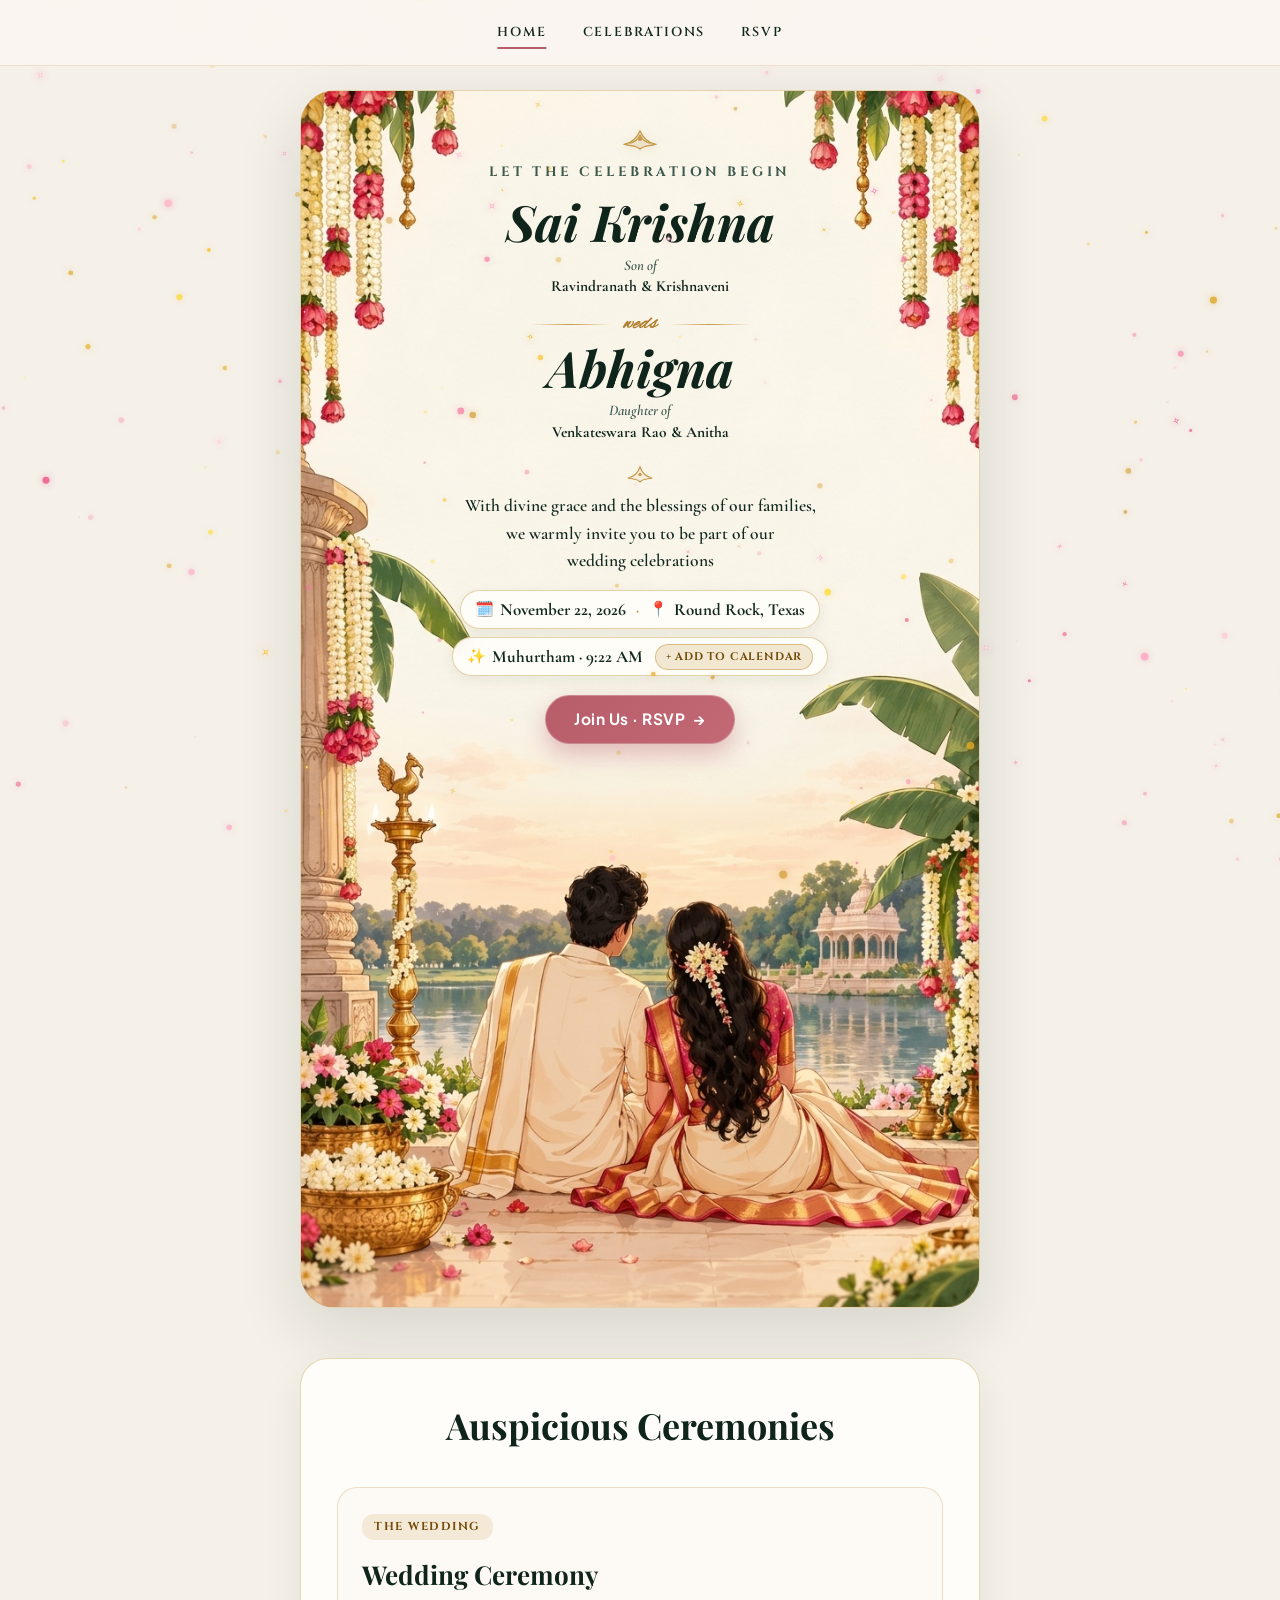
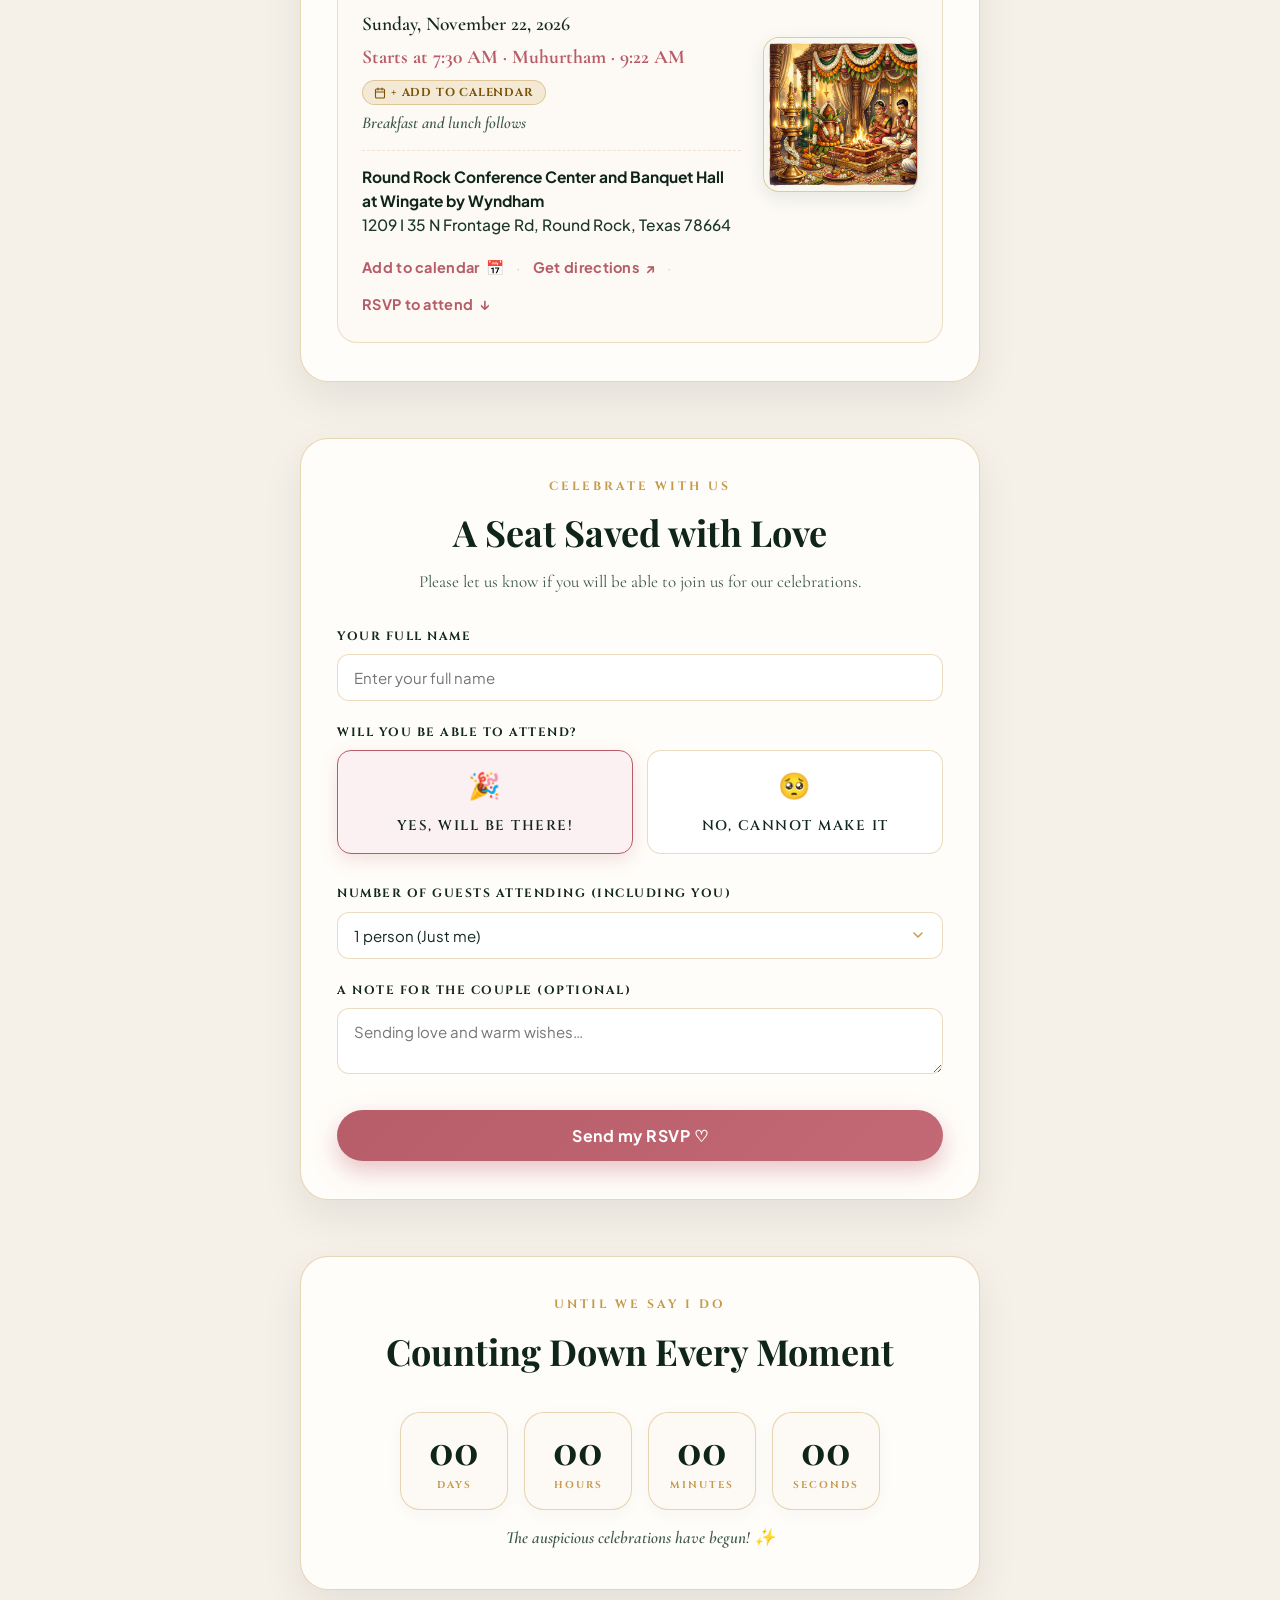
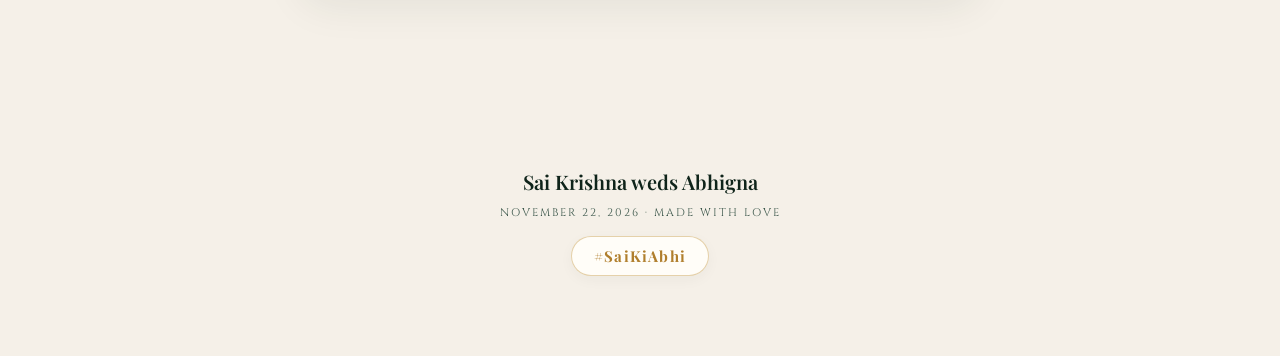
==== commit 687bb782: "Remove Satyanarayana Swamy Vratam ceremony and references completely" ====
--- a/index.html
+++ b/index.html
@@ -21,7 +21,7 @@
   <link rel="preconnect" href="https://fonts.gstatic.com" crossorigin>
   <link href="https://fonts.googleapis.com/css2?family=Alex+Brush&family=Cinzel:wght@500;600;700&family=Cormorant+Garamond:ital,wght@0,400;0,500;0,600;0,700;1,400;1,600&family=Playfair+Display:ital,wght@0,500;0,600;0,700;1,500;1,600&family=Plus+Jakarta+Sans:wght@400;500;600;700&display=swap" rel="stylesheet">
 
-  <link rel="stylesheet" href="style.css?v=20261025-16">
+  <link rel="stylesheet" href="style.css?v=20261025-17">
 </head>
 <body>
 
@@ -167,33 +167,6 @@
             </div>
           </article>
 
-          <!-- EVENT 2: SATYANARAYANA SWAMI VRATAM -->
-          <article class="v2-event-card">
-            <div class="v2-event-content">
-              <span class="v2-event-badge">Post-Wedding Puja</span>
-              <h3 class="v2-event-title">Satyanarayana Swami Vratam</h3>
-              <div class="v2-event-time">
-                Monday, November 23, 2026<br>
-                <span class="time-hl">Auspicious Puja · 5:00 AM</span>
-              </div>
-              <div class="v2-event-loc">
-                <strong>Sacred Puja Venue</strong><br>
-                309 Redonda Dr, Liberty Hill, Texas
-              </div>
-              <div class="v2-event-actions">
-                <a href="https://calendar.google.com/calendar/render?action=TEMPLATE&amp;text=Satyanarayana+Swami+Vratam+-+Sai+Krishna+%26+Abhigna&amp;dates=20261123T110000Z/20261123T150000Z&amp;ctz=America/Chicago&amp;details=Auspicious+Post-Wedding+Puja+and+Blessings.&amp;location=309+Redonda+Dr,+Liberty+Hill,+Texas" target="_blank" rel="noopener noreferrer" class="v2-btn-textlink">
-                  <span>Add to calendar</span> <span>📅</span>
-                </a>
-                <span style="color: var(--gold-border);">·</span>
-                <a href="https://www.google.com/maps/search/?api=1&query=309+Redonda+Dr+Liberty+Hill+TX" target="_blank" rel="noopener noreferrer" class="v2-btn-textlink">
-                  <span>Get directions</span> <span>↗</span>
-                </a>
-              </div>
-            </div>
-            <div class="v2-event-thumb-wrap">
-              <img src="assets/vratam-thumb.jpg" alt="Satyanarayana Swami Vratam Puja" class="v2-event-thumb" loading="lazy">
-            </div>
-          </article>
 
         </div>
       </div>
@@ -312,6 +285,6 @@
     <div class="hashtag">#SaiKiAbhi</div>
   </footer>
 
-  <script src="script.js?v=20261025-7"></script>
+  <script src="script.js?v=20261025-8"></script>
 </body>
 </html>
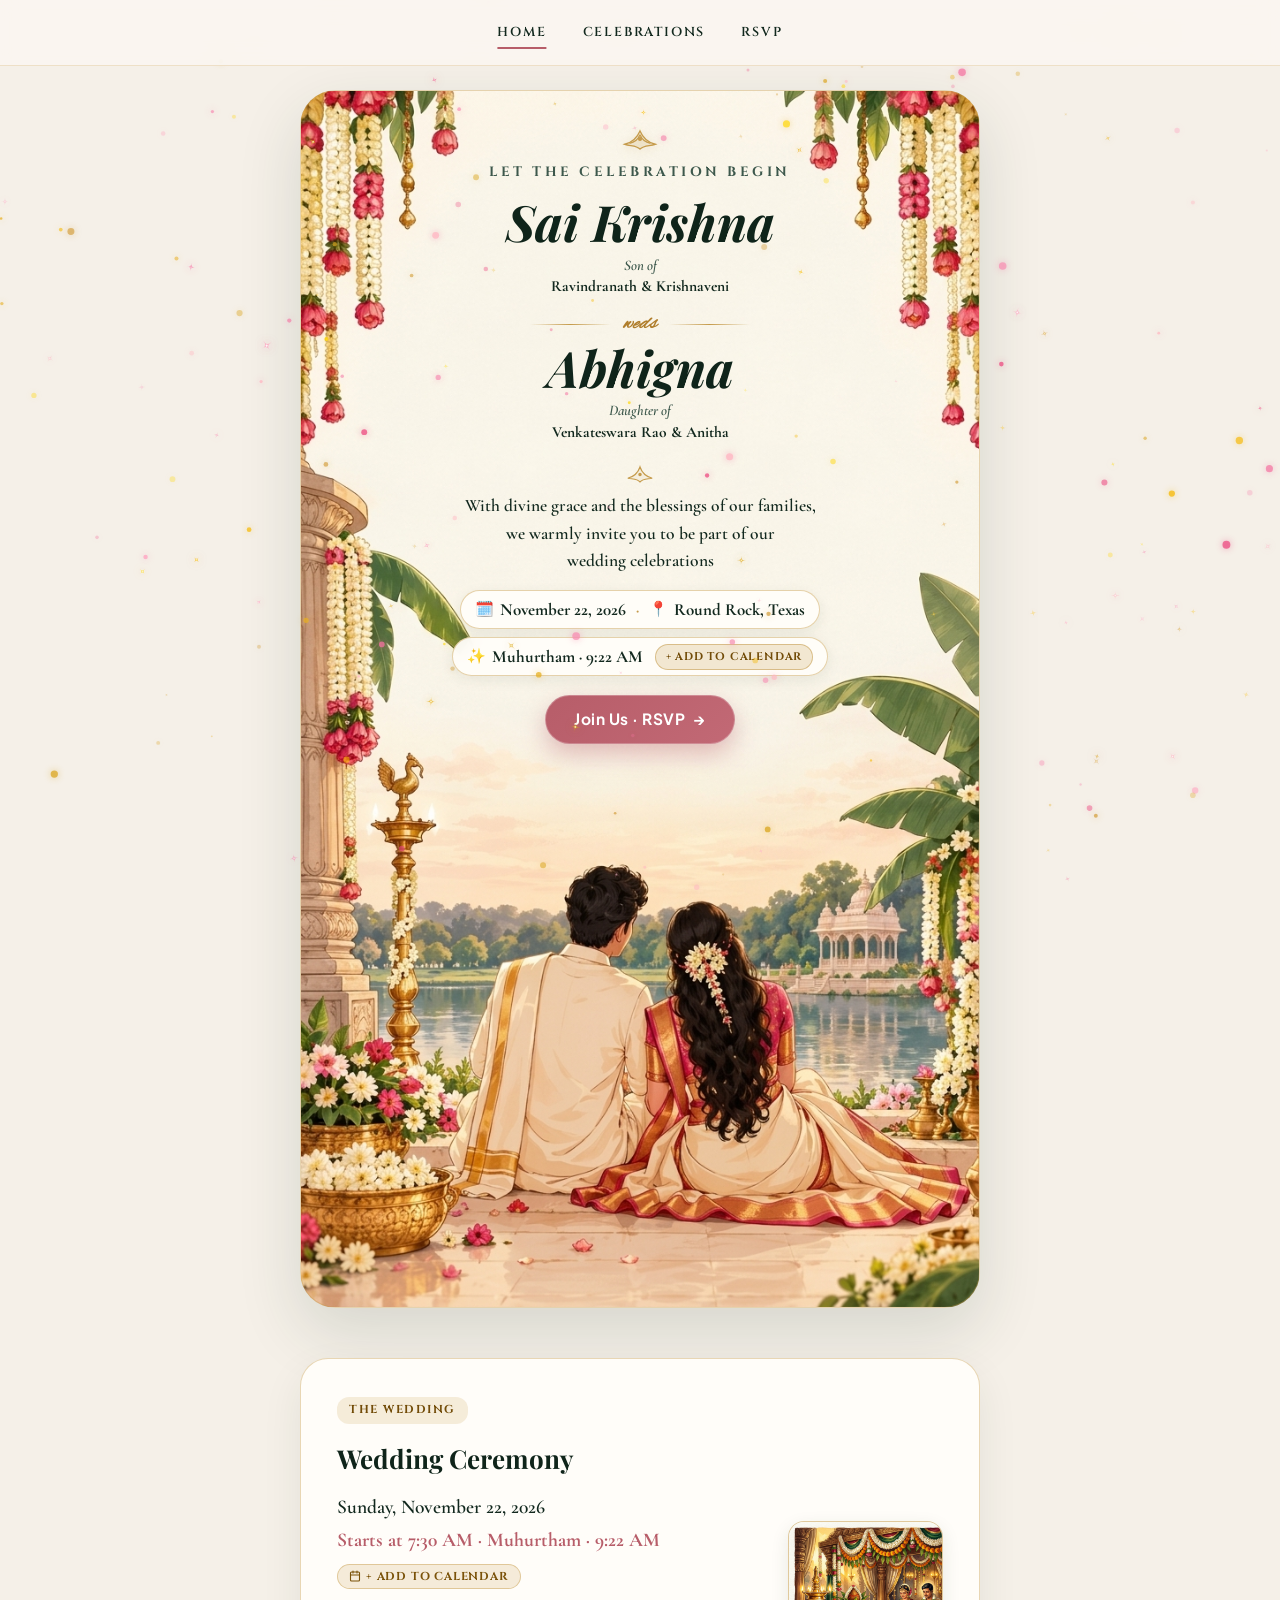
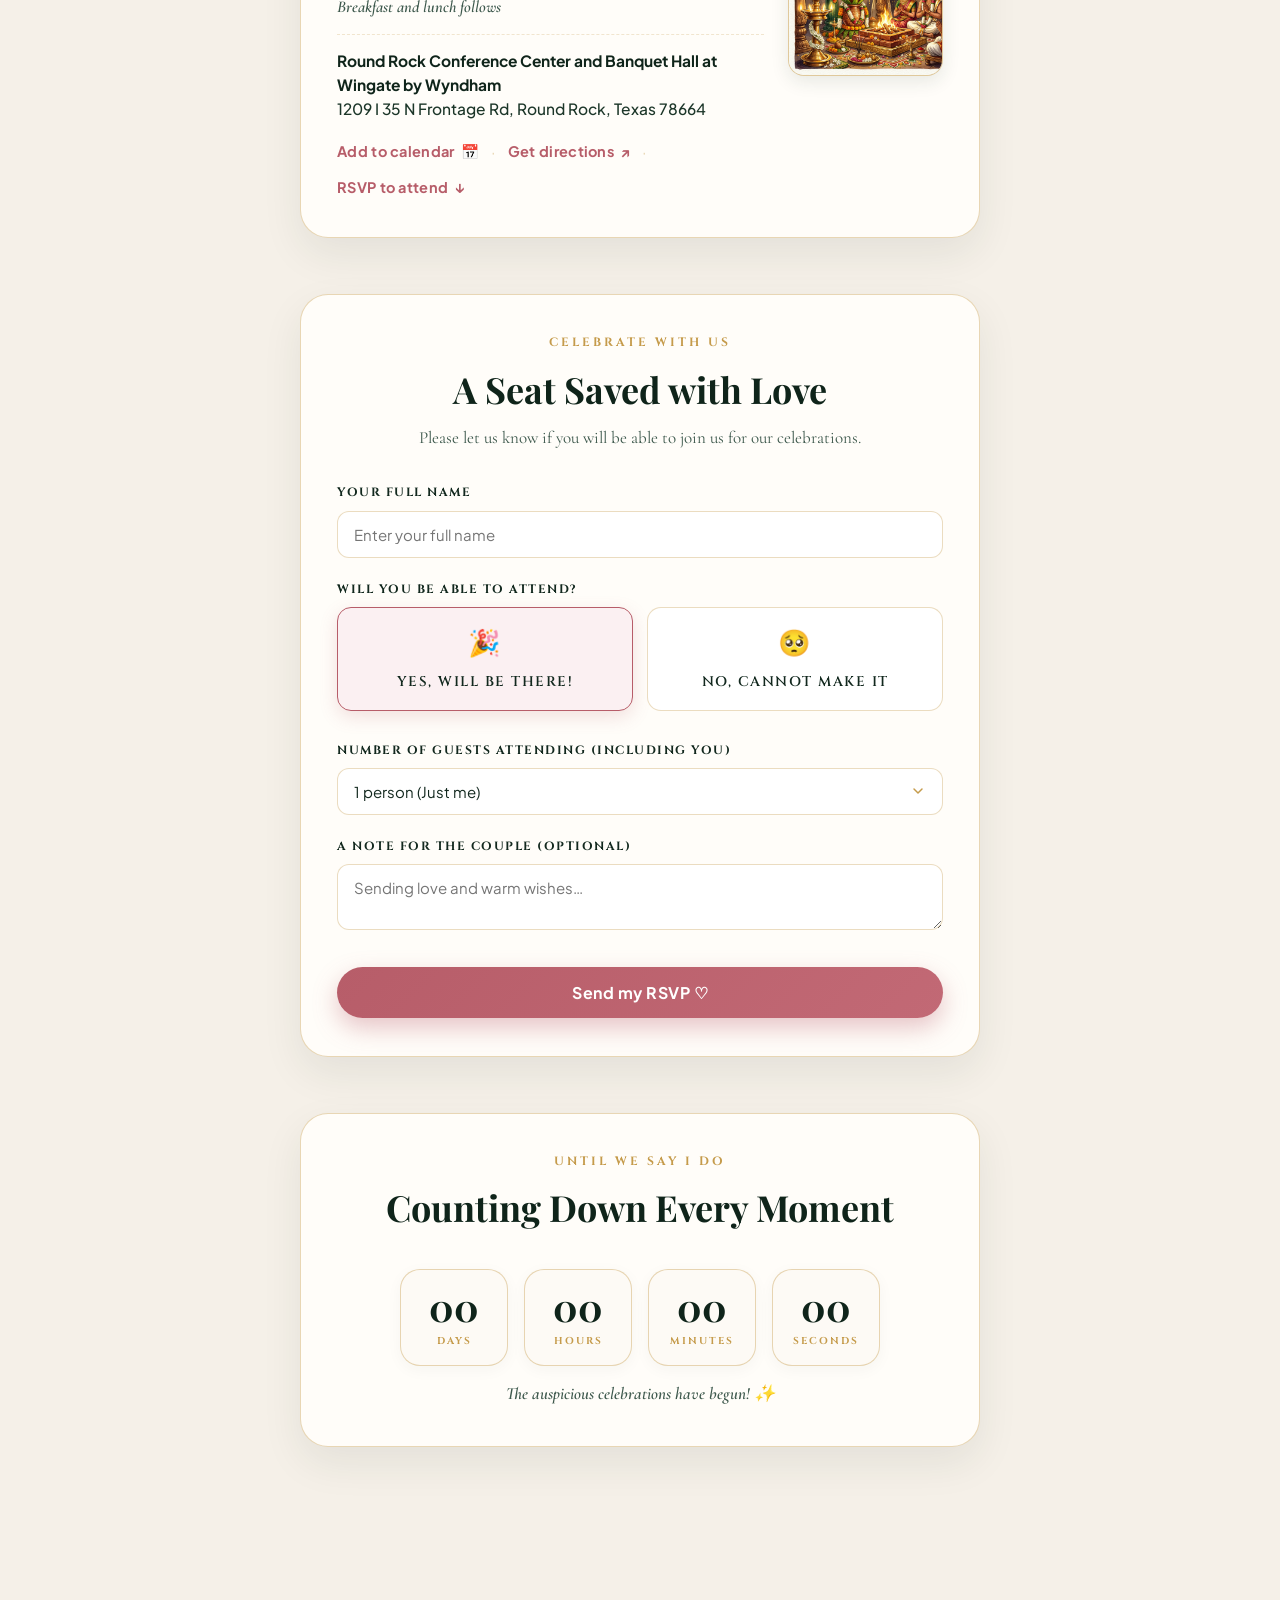
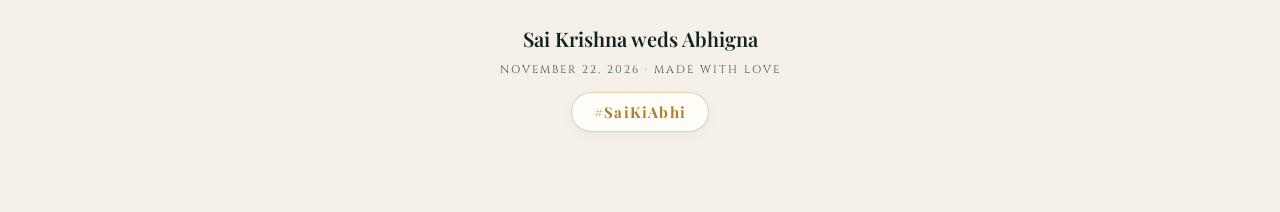
==== commit 15ff5acc: "Remove Auspicious Ceremonies heading and streamline wedding ceremony card" ====
--- a/index.html
+++ b/index.html
@@ -21,7 +21,7 @@
   <link rel="preconnect" href="https://fonts.gstatic.com" crossorigin>
   <link href="https://fonts.googleapis.com/css2?family=Alex+Brush&family=Cinzel:wght@500;600;700&family=Cormorant+Garamond:ital,wght@0,400;0,500;0,600;0,700;1,400;1,600&family=Playfair+Display:ital,wght@0,500;0,600;0,700;1,500;1,600&family=Plus+Jakarta+Sans:wght@400;500;600;700&display=swap" rel="stylesheet">
 
-  <link rel="stylesheet" href="style.css?v=20261025-17">
+  <link rel="stylesheet" href="style.css?v=20261025-18">
 </head>
 <body>
 
@@ -122,9 +122,7 @@
     <!-- SECTION: CELEBRATIONS -->
     <section id="celebrations" class="v2-section">
       <div class="v2-section-card">
-        <div class="v2-section-header">
-          <h2 class="v2-section-title">Auspicious Ceremonies</h2>
-        </div>
+
 
         <div class="v2-events-grid">
 
--- a/style.css
+++ b/style.css
@@ -458,23 +458,16 @@
 }
 
 .v2-event-card {
-  background: #fdfaf5;
-  border-radius: 20px;
-  border: 1px solid rgba(197, 155, 75, 0.3);
-  padding: 26px 24px;
+  background: transparent;
+  border-radius: 0;
+  border: none;
+  padding: 0;
   display: flex;
   flex-direction: row;
   align-items: center;
   justify-content: space-between;
-  gap: 22px;
+  gap: 24px;
   position: relative;
-  overflow: hidden;
-  transition: transform 0.25s ease, box-shadow 0.25s ease;
-}
-
-.v2-event-card:hover {
-  transform: translateY(-3px);
-  box-shadow: 0 12px 28px rgba(197, 155, 75, 0.16);
 }
 
 .v2-event-content {
@@ -1050,9 +1043,9 @@
 
   /* Events */
   .v2-event-card {
-    padding: 20px 18px;
+    padding: 0;
     gap: 16px;
-    border-radius: 18px;
+    border-radius: 0;
     flex-direction: column;
     align-items: stretch;
   }
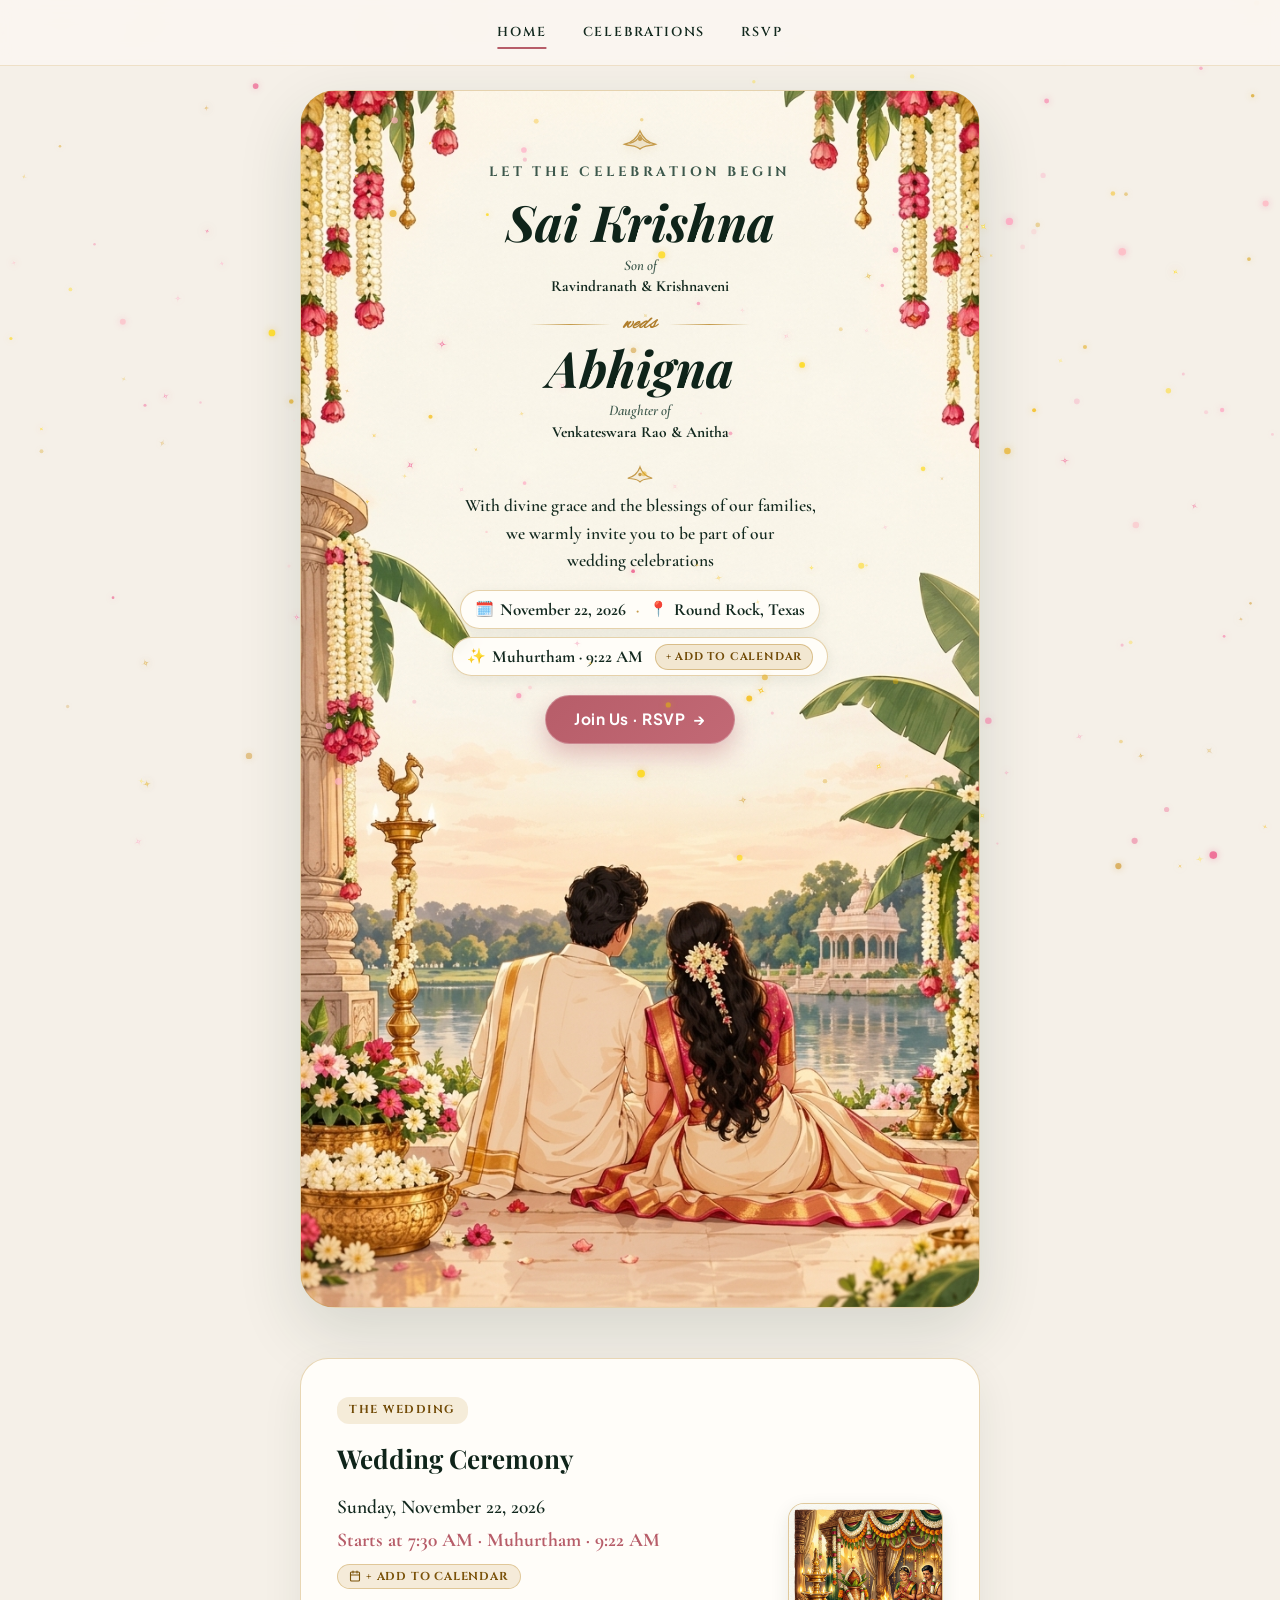
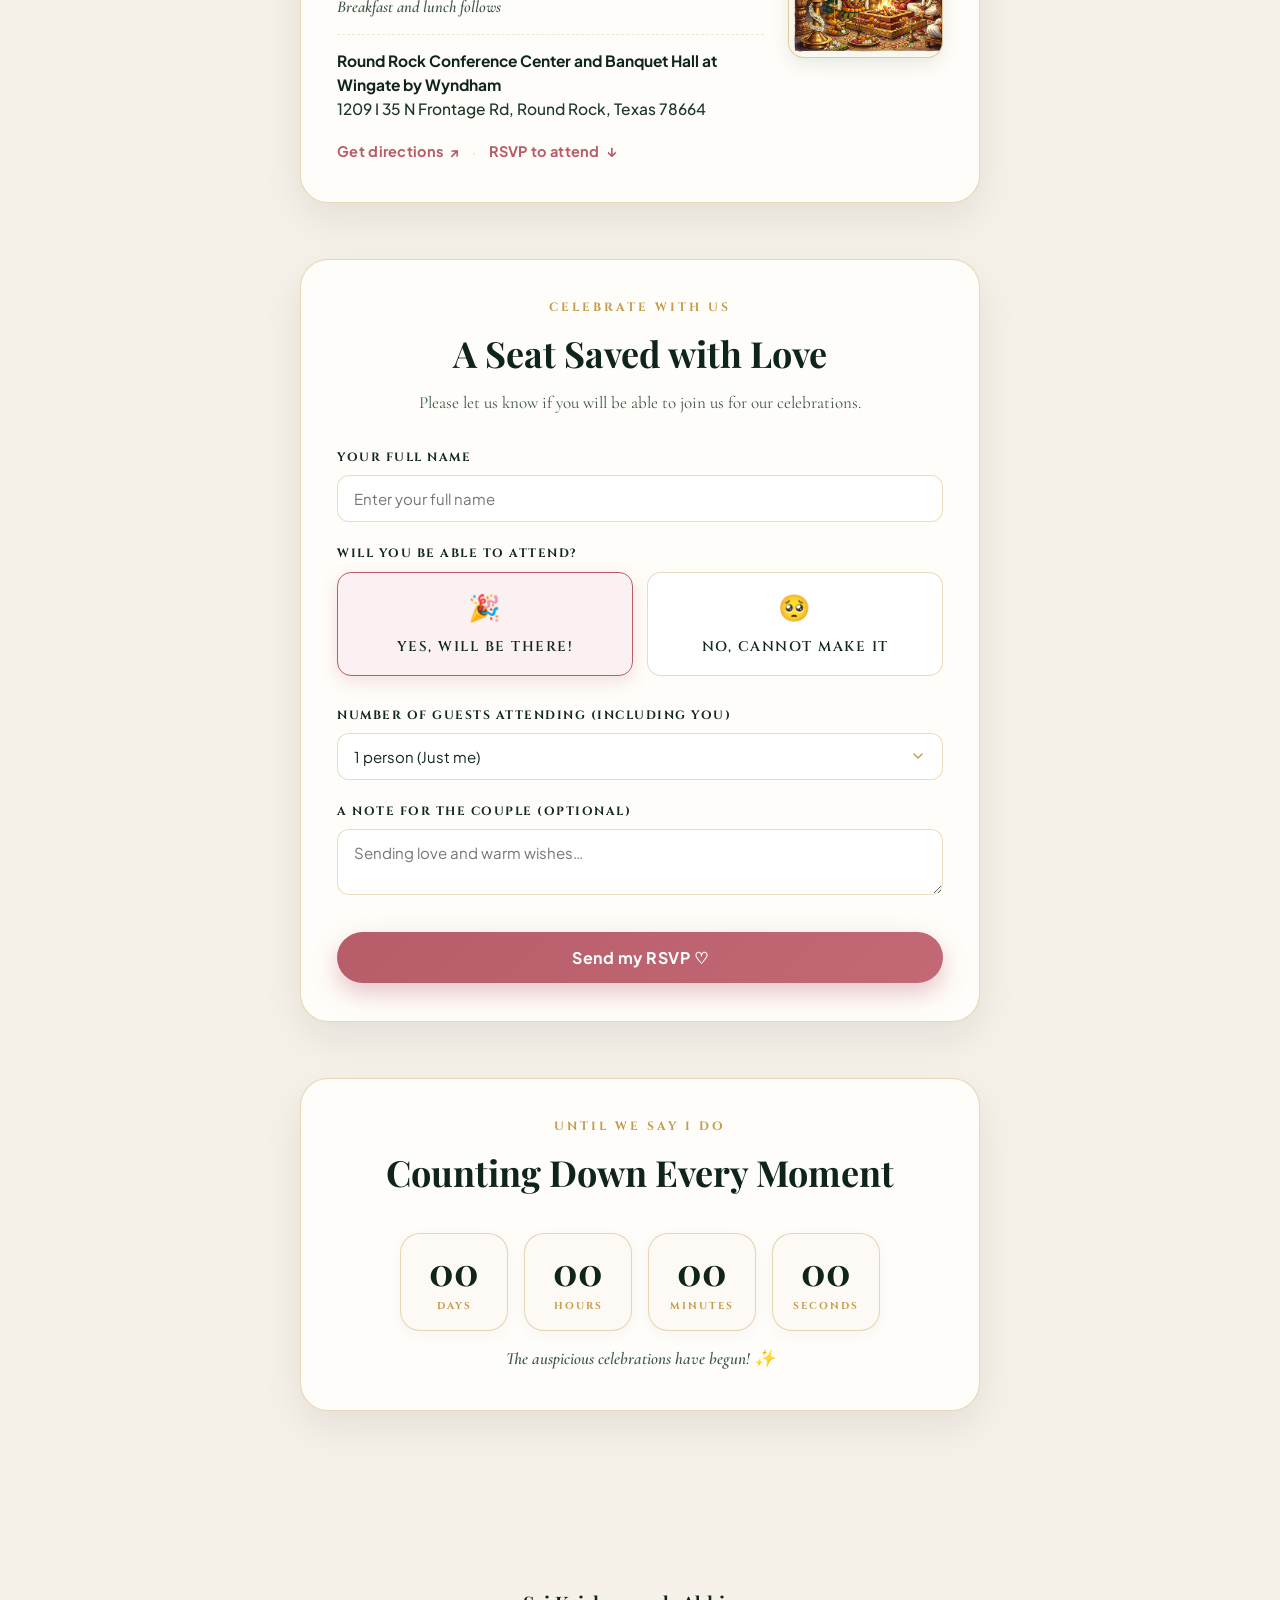
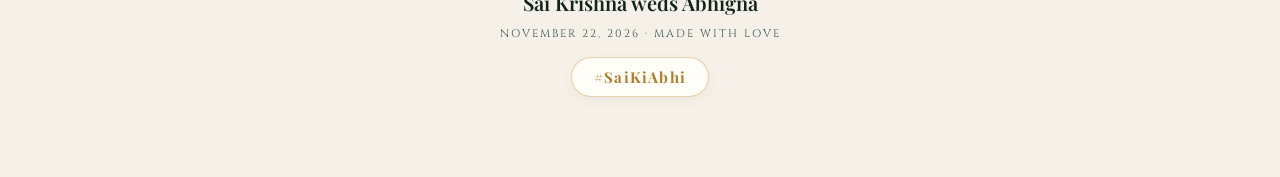
==== commit ba21cf9f: "Remove redundant Add to calendar link from wedding card actions" ====
--- a/index.html
+++ b/index.html
@@ -21,7 +21,7 @@
   <link rel="preconnect" href="https://fonts.gstatic.com" crossorigin>
   <link href="https://fonts.googleapis.com/css2?family=Alex+Brush&family=Cinzel:wght@500;600;700&family=Cormorant+Garamond:ital,wght@0,400;0,500;0,600;0,700;1,400;1,600&family=Playfair+Display:ital,wght@0,500;0,600;0,700;1,500;1,600&family=Plus+Jakarta+Sans:wght@400;500;600;700&display=swap" rel="stylesheet">
 
-  <link rel="stylesheet" href="style.css?v=20261025-18">
+  <link rel="stylesheet" href="style.css?v=20261025-19">
 </head>
 <body>
 
@@ -147,10 +147,6 @@
                 1209 I 35 N Frontage Rd, Round Rock, Texas 78664
               </div>
               <div class="v2-event-actions">
-                <a href="https://calendar.google.com/calendar/render?action=TEMPLATE&amp;text=Sai+Krishna+weds+Abhigna+Wedding&amp;dates=20261122T133000Z/20261122T200000Z&amp;ctz=America/Chicago&amp;details=Join+us+to+celebrate+the+wedding+of+Sai+Krishna+and+Abhigna+(7:30+AM+-+2:00+PM,+Muhurtham+at+9:22+AM).+Breakfast+and+lunch+follows.&amp;location=Round+Rock+Conference+Center+and+Banquet+Hall+at+Wingate+by+Wyndham,+1209+I+35+N+Frontage+Rd,+Round+Rock,+TX+78664" target="_blank" rel="noopener noreferrer" class="v2-btn-textlink">
-                  <span>Add to calendar</span> <span>📅</span>
-                </a>
-                <span style="color: var(--gold-border);">·</span>
                 <a href="https://maps.app.goo.gl/WfE8yPbkXVZMxpB6A" target="_blank" rel="noopener noreferrer" class="v2-btn-textlink">
                   <span>Get directions</span> <span>↗</span>
                 </a>
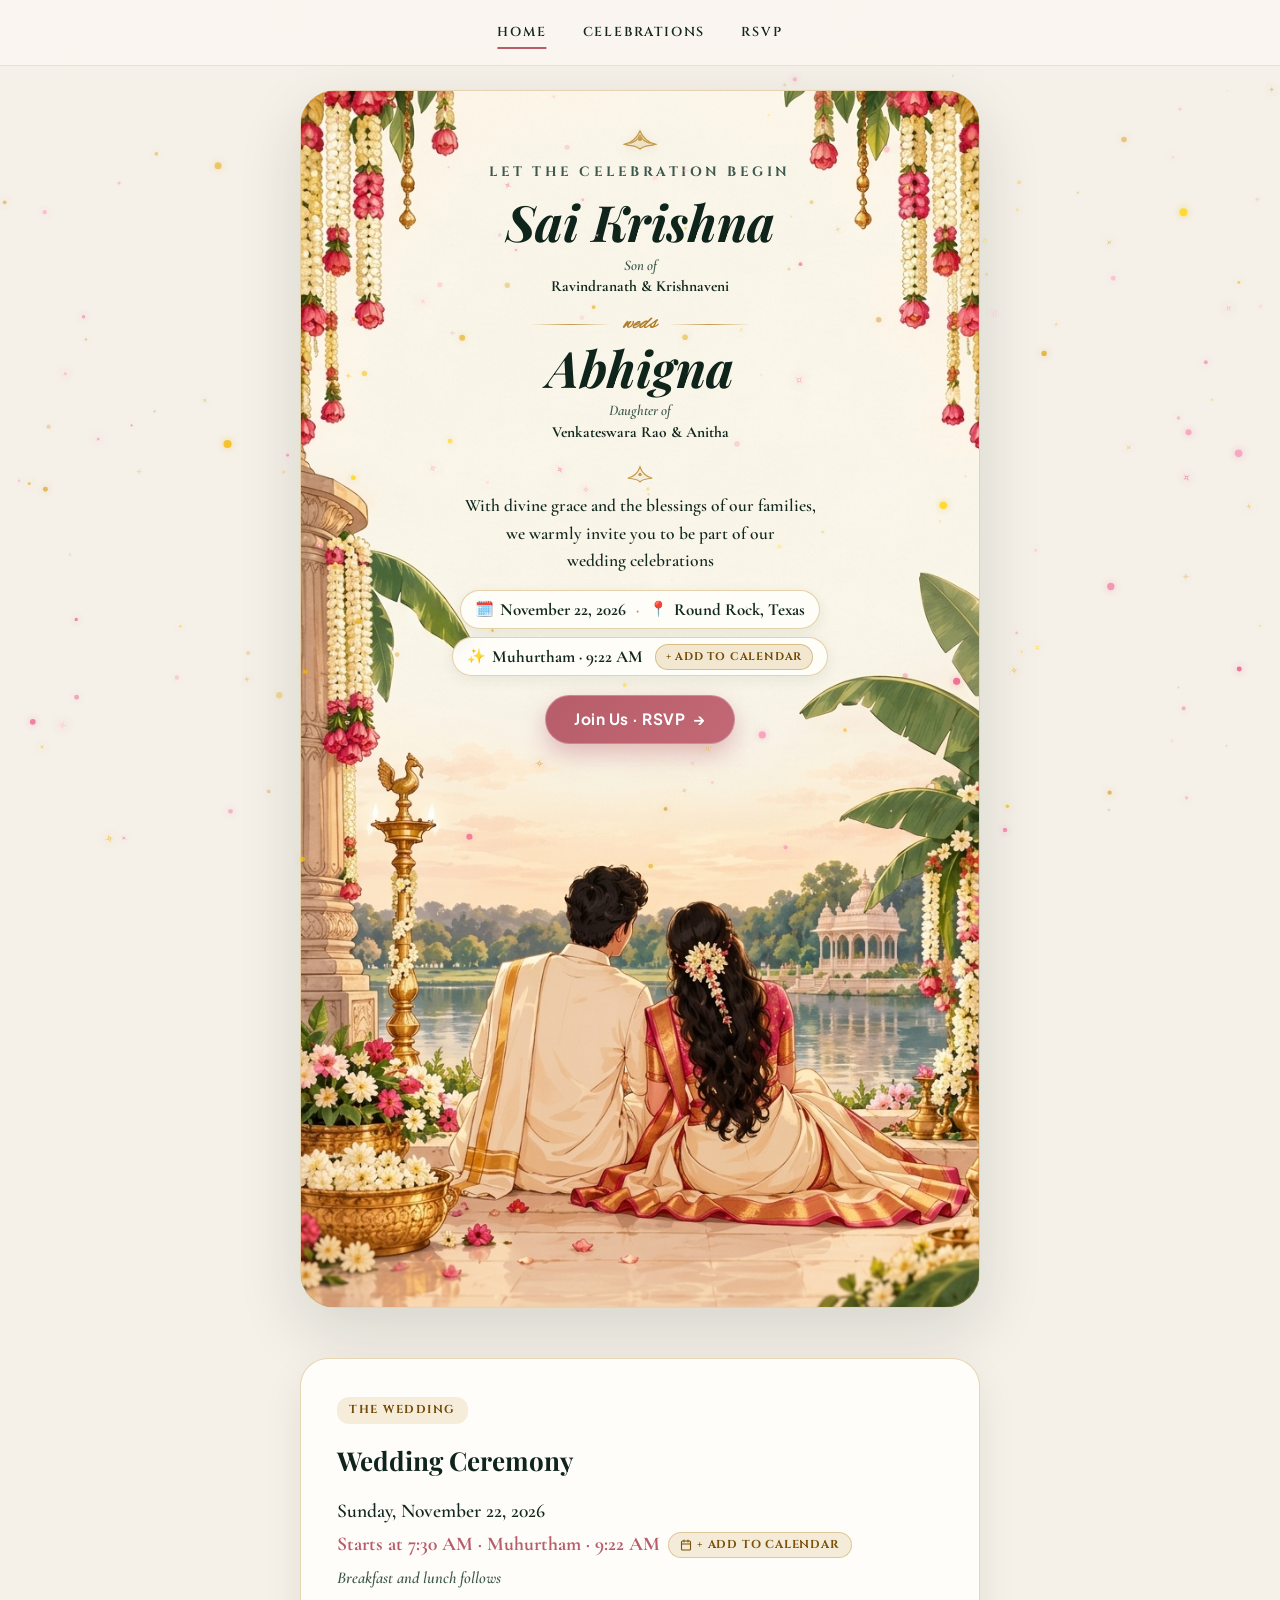
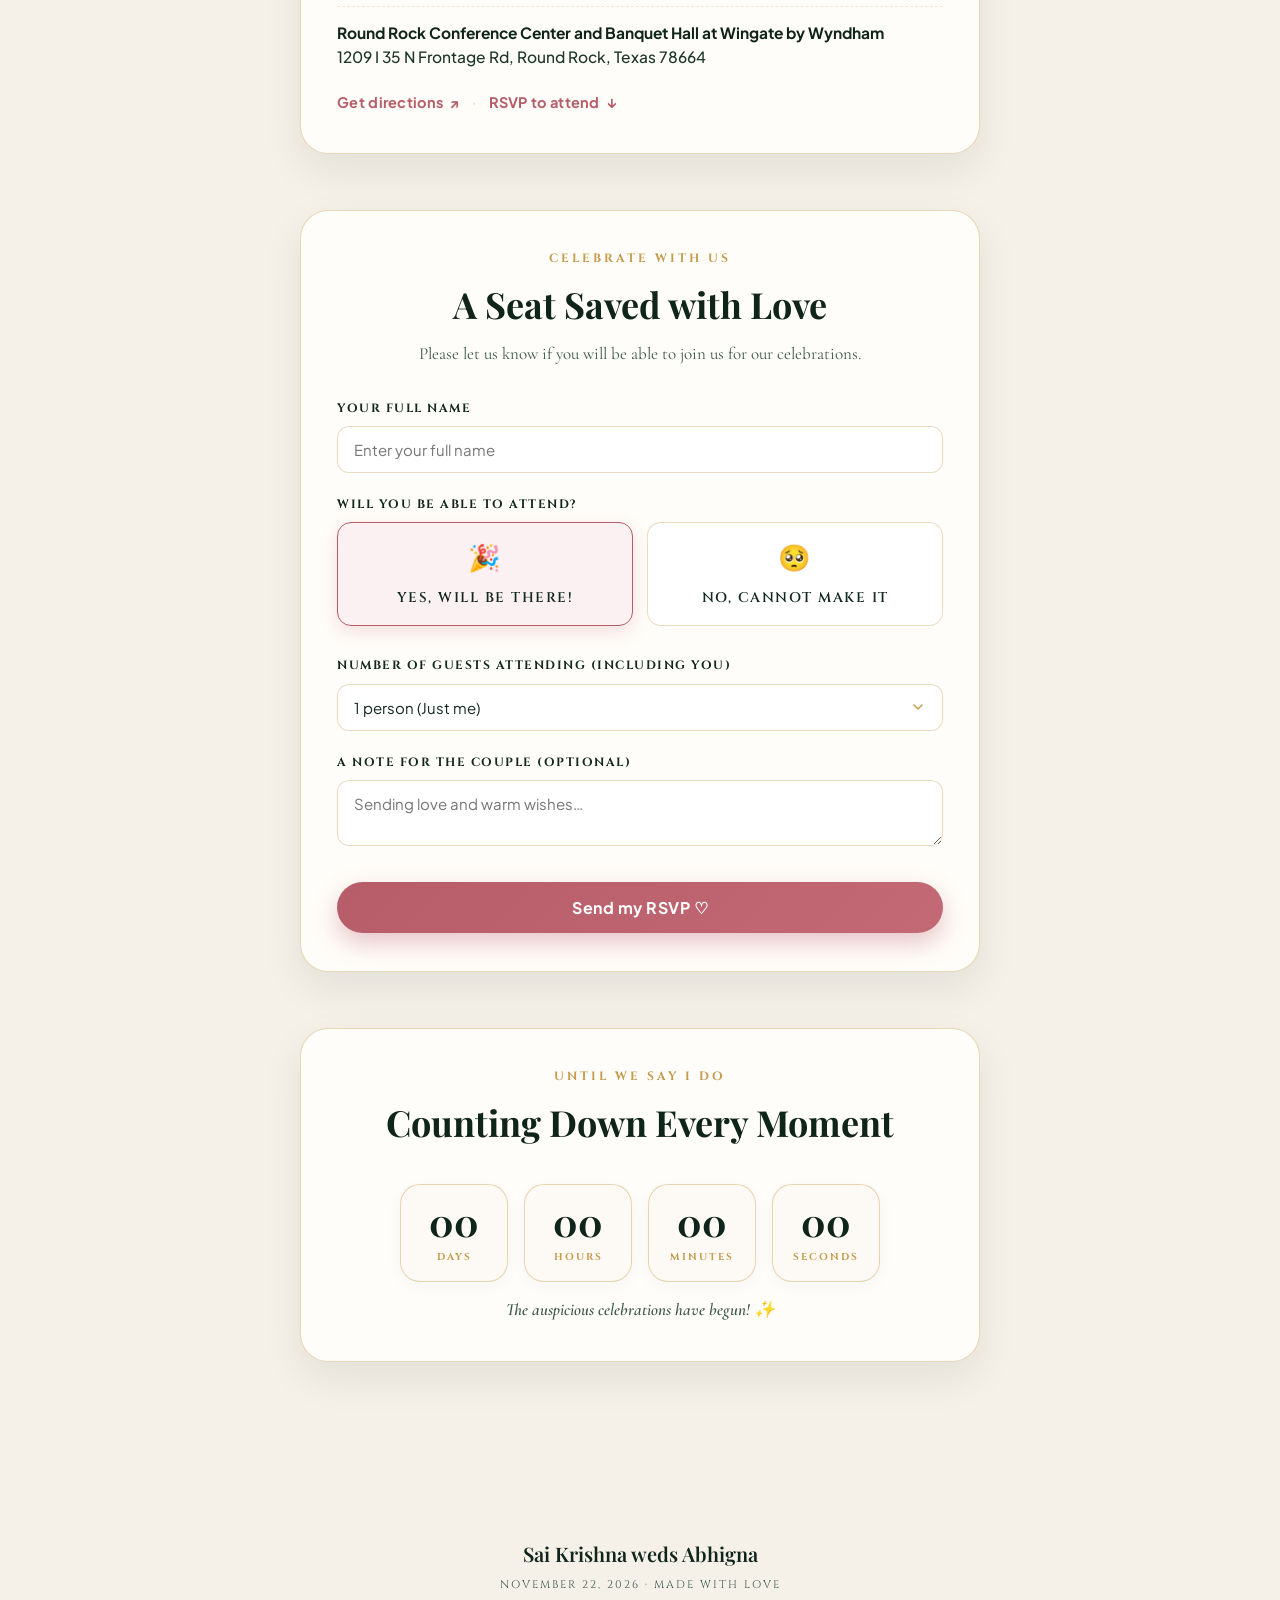
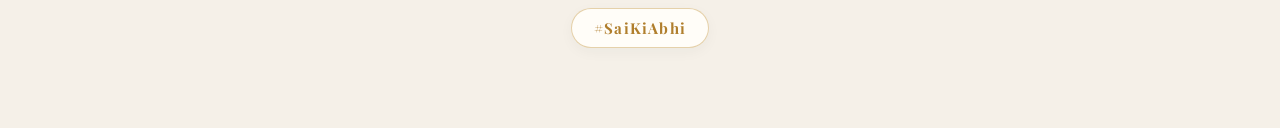
==== commit 5f56412f: "Remove ceremony thumbnail image from wedding event card" ====
--- a/index.html
+++ b/index.html
@@ -21,7 +21,7 @@
   <link rel="preconnect" href="https://fonts.gstatic.com" crossorigin>
   <link href="https://fonts.googleapis.com/css2?family=Alex+Brush&family=Cinzel:wght@500;600;700&family=Cormorant+Garamond:ital,wght@0,400;0,500;0,600;0,700;1,400;1,600&family=Playfair+Display:ital,wght@0,500;0,600;0,700;1,500;1,600&family=Plus+Jakarta+Sans:wght@400;500;600;700&display=swap" rel="stylesheet">
 
-  <link rel="stylesheet" href="style.css?v=20261025-19">
+  <link rel="stylesheet" href="style.css?v=20261025-20">
 </head>
 <body>
 
@@ -128,36 +128,31 @@
 
           <!-- EVENT 1: WEDDING -->
           <article class="v2-event-card">
-            <div class="v2-event-content">
-              <span class="v2-event-badge">The Wedding</span>
-              <h3 class="v2-event-title">Wedding Ceremony</h3>
-              <div class="v2-event-time">
-                Sunday, November 22, 2026<br>
-                <div class="v2-muhurtham-line">
-                  <span class="time-hl">Starts at 7:30 AM · Muhurtham · 9:22 AM</span>
-                  <a href="https://calendar.google.com/calendar/render?action=TEMPLATE&amp;text=Sai+Krishna+weds+Abhigna+Wedding&amp;dates=20261122T133000Z/20261122T200000Z&amp;ctz=America/Chicago&amp;details=Join+us+to+celebrate+the+wedding+of+Sai+Krishna+and+Abhigna+(7:30+AM+-+2:00+PM,+Muhurtham+at+9:22+AM).+Breakfast+and+lunch+follows.&amp;location=Round+Rock+Conference+Center+and+Banquet+Hall+at+Wingate+by+Wyndham,+1209+I+35+N+Frontage+Rd,+Round+Rock,+TX+78664" target="_blank" rel="noopener noreferrer" class="v2-cal-pill" title="Add to Google Calendar">
-                    <svg viewBox="0 0 24 24" width="12" height="12" fill="none" stroke="currentColor" stroke-width="2.2" stroke-linecap="round" stroke-linejoin="round" aria-hidden="true"><rect x="3" y="4" width="18" height="18" rx="2" ry="2"/><line x1="16" y1="2" x2="16" y2="6"/><line x1="8" y1="2" x2="8" y2="6"/><line x1="3" y1="10" x2="21" y2="10"/></svg>
-                    <span>+ Add to Calendar</span>
-                  </a>
-                </div>
-                <span class="food-note">Breakfast and lunch follows</span>
-              </div>
-              <div class="v2-event-loc">
-                <strong>Round Rock Conference Center and Banquet Hall at Wingate by Wyndham</strong><br>
-                1209 I 35 N Frontage Rd, Round Rock, Texas 78664
-              </div>
-              <div class="v2-event-actions">
-                <a href="https://maps.app.goo.gl/WfE8yPbkXVZMxpB6A" target="_blank" rel="noopener noreferrer" class="v2-btn-textlink">
-                  <span>Get directions</span> <span>↗</span>
-                </a>
-                <span style="color: var(--gold-border);">·</span>
-                <a href="#rsvp" class="v2-btn-textlink">
-                  <span>RSVP to attend</span> <span>↓</span>
+            <span class="v2-event-badge">The Wedding</span>
+            <h3 class="v2-event-title">Wedding Ceremony</h3>
+            <div class="v2-event-time">
+              Sunday, November 22, 2026<br>
+              <div class="v2-muhurtham-line">
+                <span class="time-hl">Starts at 7:30 AM · Muhurtham · 9:22 AM</span>
+                <a href="https://calendar.google.com/calendar/render?action=TEMPLATE&amp;text=Sai+Krishna+weds+Abhigna+Wedding&amp;dates=20261122T133000Z/20261122T200000Z&amp;ctz=America/Chicago&amp;details=Join+us+to+celebrate+the+wedding+of+Sai+Krishna+and+Abhigna+(7:30+AM+-+2:00+PM,+Muhurtham+at+9:22+AM).+Breakfast+and+lunch+follows.&amp;location=Round+Rock+Conference+Center+and+Banquet+Hall+at+Wingate+by+Wyndham,+1209+I+35+N+Frontage+Rd,+Round+Rock,+TX+78664" target="_blank" rel="noopener noreferrer" class="v2-cal-pill" title="Add to Google Calendar">
+                  <svg viewBox="0 0 24 24" width="12" height="12" fill="none" stroke="currentColor" stroke-width="2.2" stroke-linecap="round" stroke-linejoin="round" aria-hidden="true"><rect x="3" y="4" width="18" height="18" rx="2" ry="2"/><line x1="16" y1="2" x2="16" y2="6"/><line x1="8" y1="2" x2="8" y2="6"/><line x1="3" y1="10" x2="21" y2="10"/></svg>
+                  <span>+ Add to Calendar</span>
                 </a>
               </div>
-            </div>
-            <div class="v2-event-thumb-wrap">
-              <img src="assets/wedding-thumb.jpg" alt="Wedding Ceremony Ritual" class="v2-event-thumb" loading="lazy">
+              <span class="food-note">Breakfast and lunch follows</span>
+            </div>
+            <div class="v2-event-loc">
+              <strong>Round Rock Conference Center and Banquet Hall at Wingate by Wyndham</strong><br>
+              1209 I 35 N Frontage Rd, Round Rock, Texas 78664
+            </div>
+            <div class="v2-event-actions">
+              <a href="https://maps.app.goo.gl/WfE8yPbkXVZMxpB6A" target="_blank" rel="noopener noreferrer" class="v2-btn-textlink">
+                <span>Get directions</span> <span>↗</span>
+              </a>
+              <span style="color: var(--gold-border);">·</span>
+              <a href="#rsvp" class="v2-btn-textlink">
+                <span>RSVP to attend</span> <span>↓</span>
+              </a>
             </div>
           </article>
 
--- a/style.css
+++ b/style.css
@@ -463,42 +463,9 @@
   border: none;
   padding: 0;
   display: flex;
-  flex-direction: row;
-  align-items: center;
-  justify-content: space-between;
-  gap: 24px;
+  flex-direction: column;
+  gap: 16px;
   position: relative;
-}
-
-.v2-event-content {
-  flex: 1;
-  min-width: 0;
-  display: flex;
-  flex-direction: column;
-  gap: 14px;
-}
-
-.v2-event-thumb-wrap {
-  flex-shrink: 0;
-  width: 155px;
-  height: 155px;
-  border-radius: 16px;
-  overflow: hidden;
-  border: 1.5px solid rgba(197, 155, 75, 0.45);
-  box-shadow: 0 6px 18px rgba(27, 56, 43, 0.1), inset 0 0 0 1px rgba(255, 255, 255, 0.6);
-  background: #f5ede0;
-}
-
-.v2-event-thumb {
-  width: 100%;
-  height: 100%;
-  object-fit: cover;
-  display: block;
-  transition: transform 0.4s ease;
-}
-
-.v2-event-card:hover .v2-event-thumb {
-  transform: scale(1.06);
 }
 
 .v2-event-badge {
@@ -1050,17 +1017,6 @@
     align-items: stretch;
   }
 
-  .v2-event-content {
-    gap: 12px;
-  }
-
-  .v2-event-thumb-wrap {
-    width: 100%;
-    height: 160px;
-    border-radius: 14px;
-    order: -1;
-  }
-
   .v2-event-badge {
     font-size: 11.5px;
     font-weight: 700;
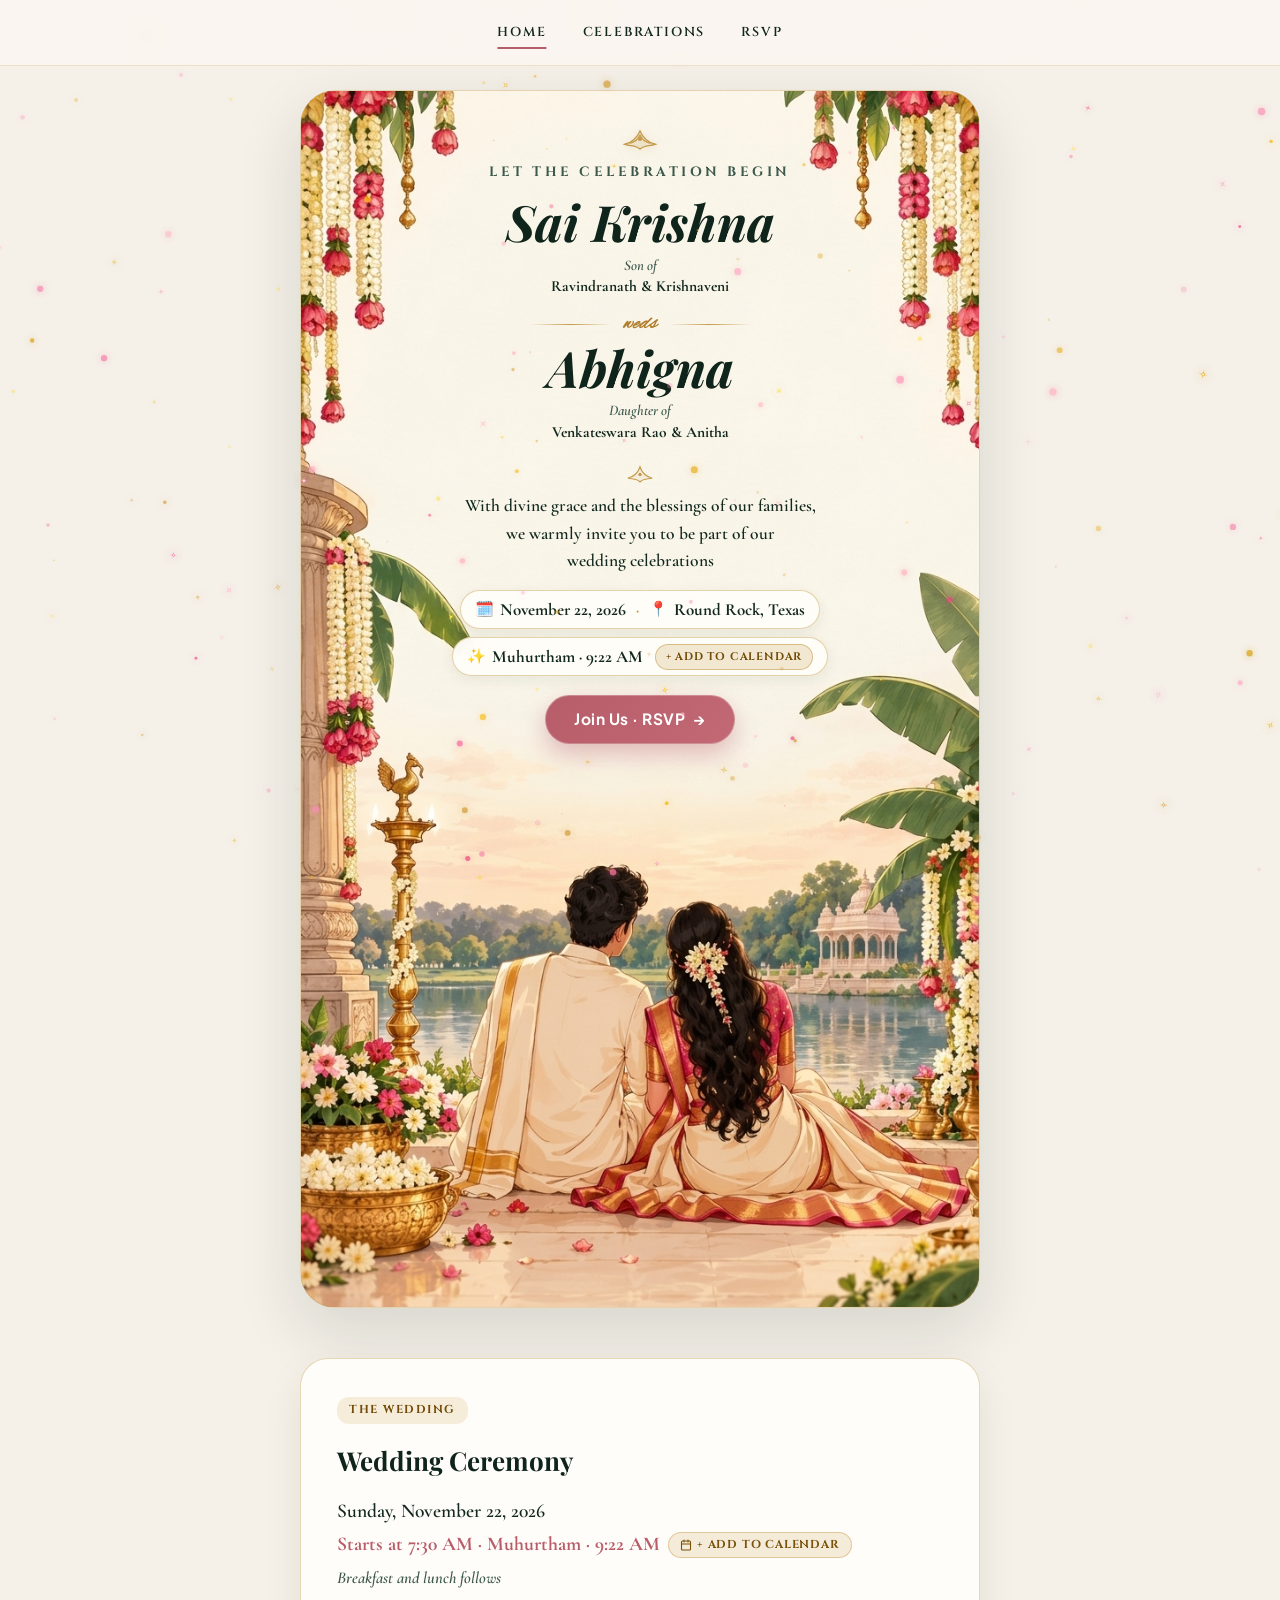
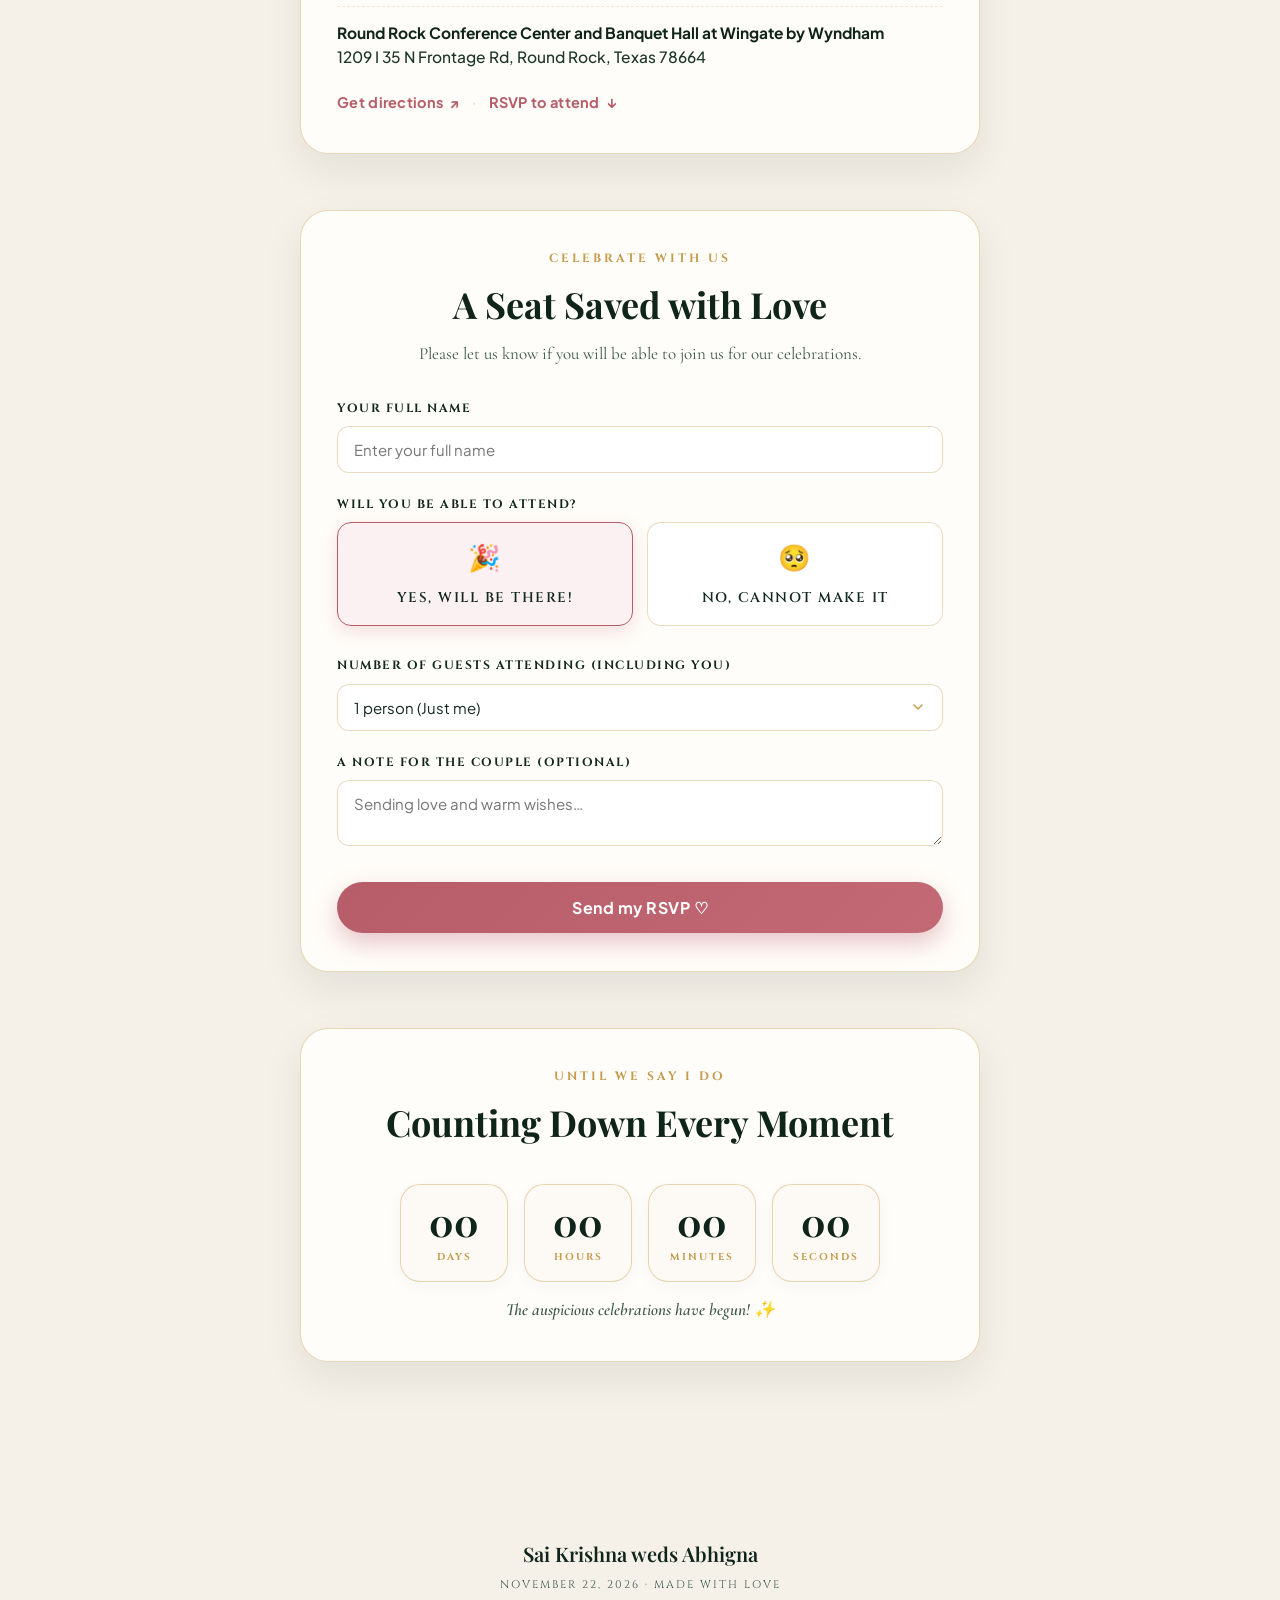
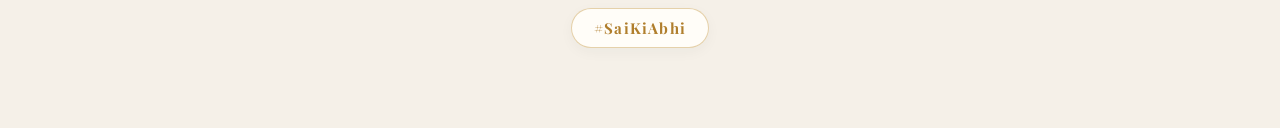
==== commit e6da3dc9: "Fix RSVP submission error handling and prevent false-positive confirmation messages" ====
--- a/index.html
+++ b/index.html
@@ -21,7 +21,7 @@
   <link rel="preconnect" href="https://fonts.gstatic.com" crossorigin>
   <link href="https://fonts.googleapis.com/css2?family=Alex+Brush&family=Cinzel:wght@500;600;700&family=Cormorant+Garamond:ital,wght@0,400;0,500;0,600;0,700;1,400;1,600&family=Playfair+Display:ital,wght@0,500;0,600;0,700;1,500;1,600&family=Plus+Jakarta+Sans:wght@400;500;600;700&display=swap" rel="stylesheet">
 
-  <link rel="stylesheet" href="style.css?v=20261025-20">
+  <link rel="stylesheet" href="style.css?v=20261026-1">
 </head>
 <body>
 
@@ -274,6 +274,6 @@
     <div class="hashtag">#SaiKiAbhi</div>
   </footer>
 
-  <script src="script.js?v=20261025-8"></script>
+  <script src="script.js?v=20261026-1"></script>
 </body>
 </html>
--- a/style.css
+++ b/style.css
@@ -702,6 +702,14 @@
   border: 1px solid #f6d29b;
 }
 
+.v2-status-msg.error {
+  display: block;
+  background: #fef2f2;
+  color: #991b1b;
+  border: 1px solid #fecaca;
+  line-height: 1.5;
+}
+
 /* ==========================================================================
    FOOTER
    ========================================================================== */
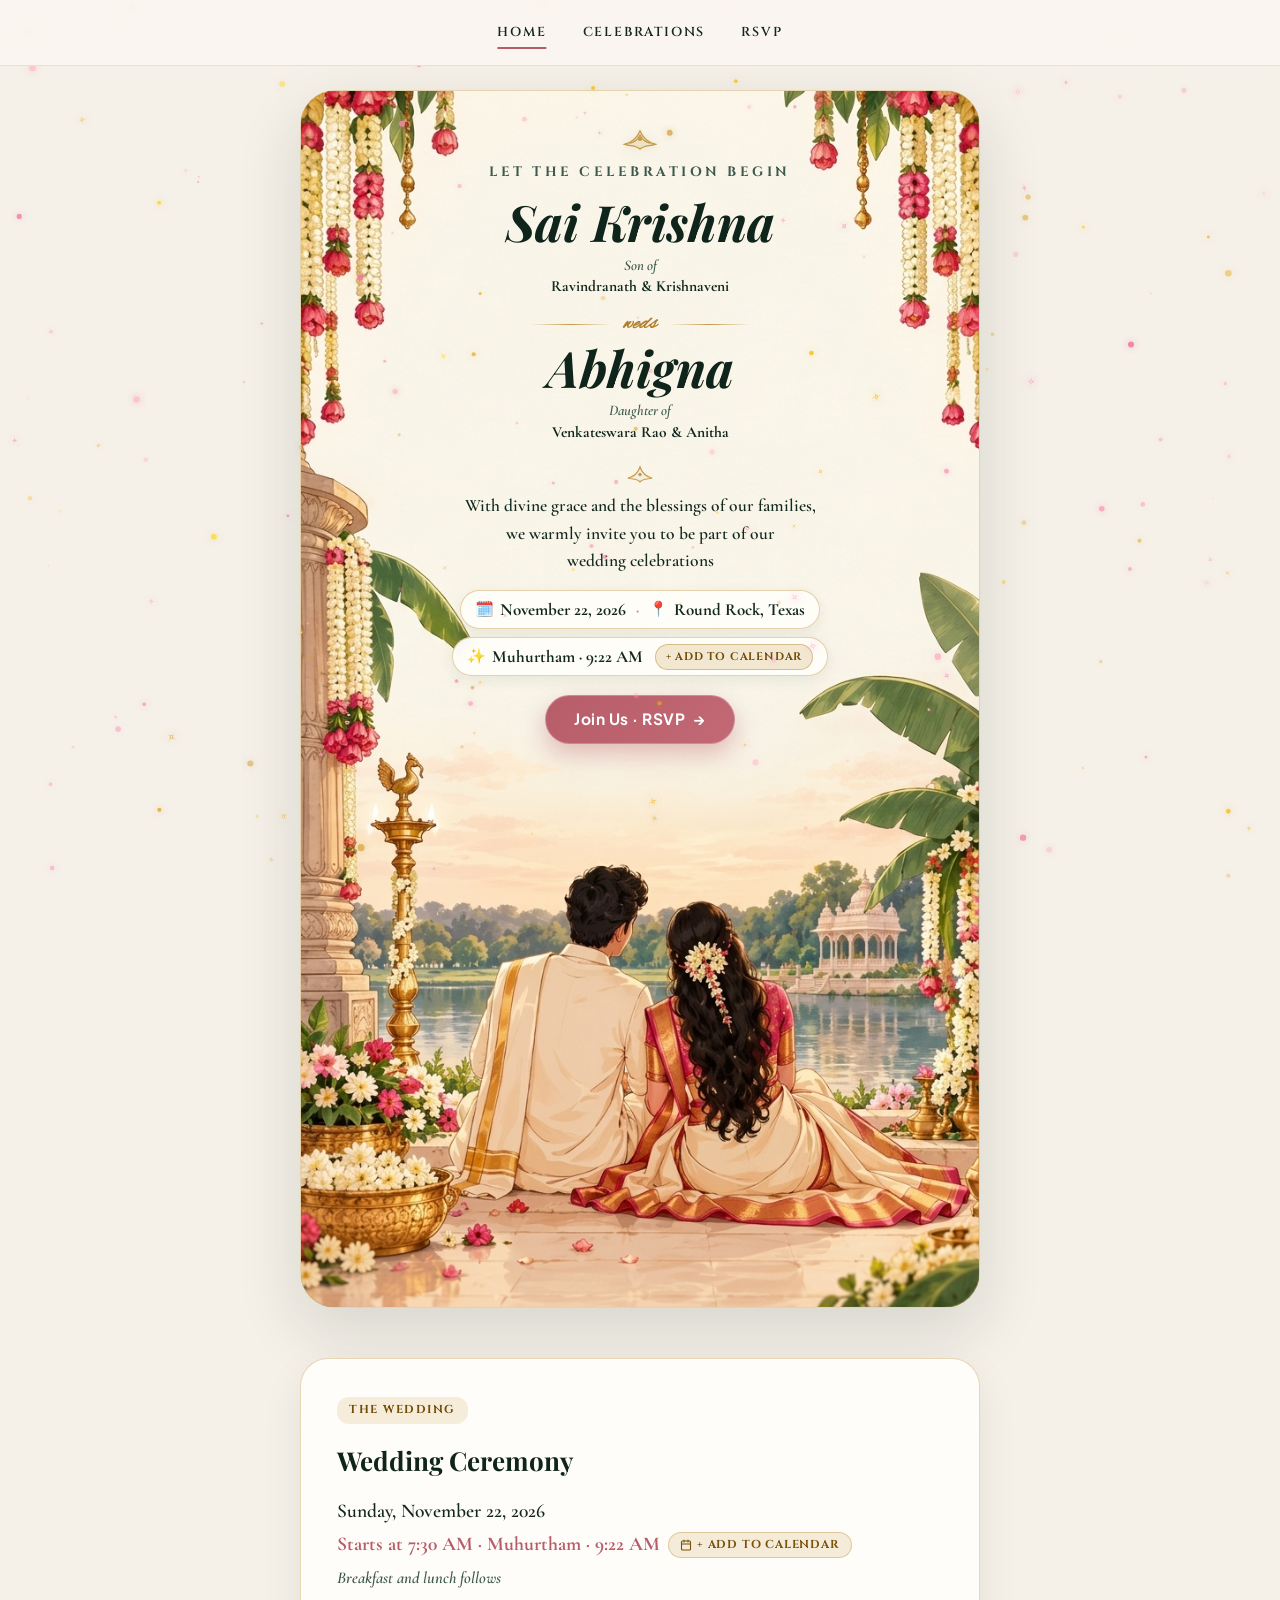
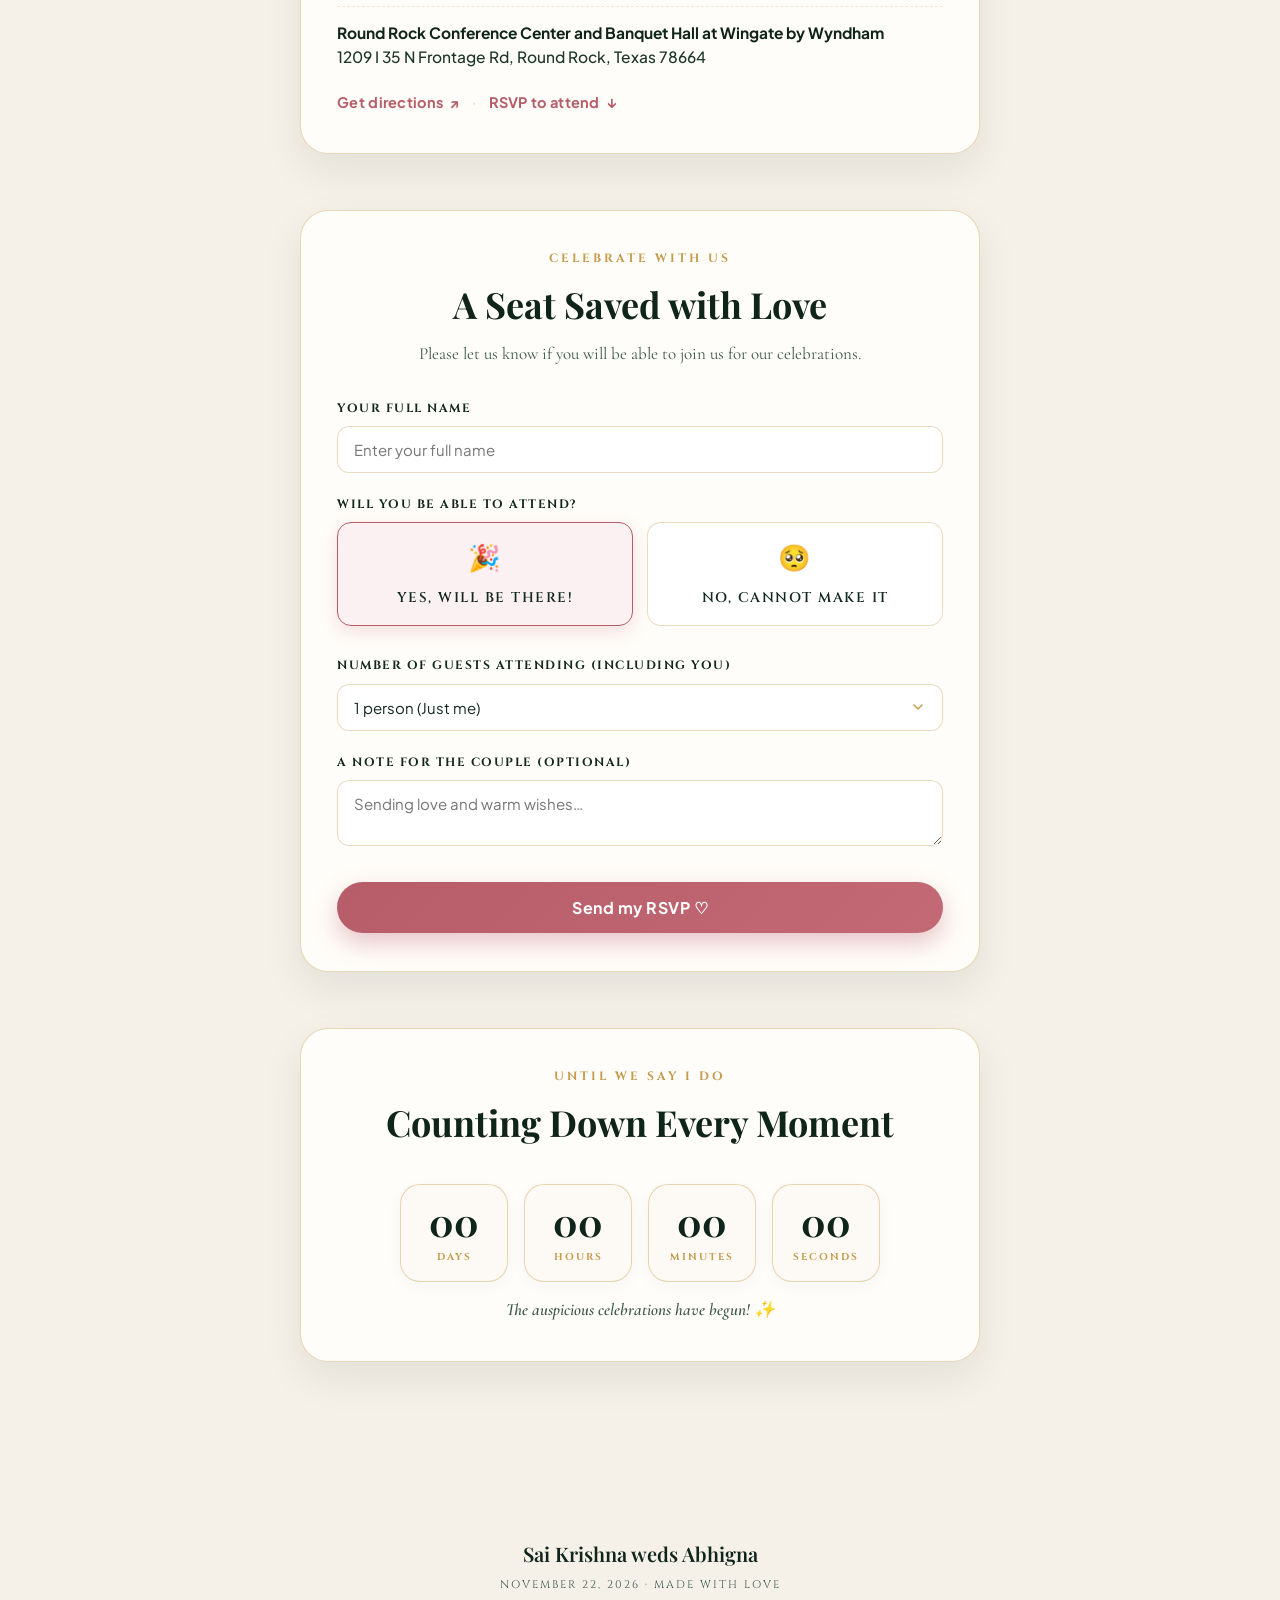
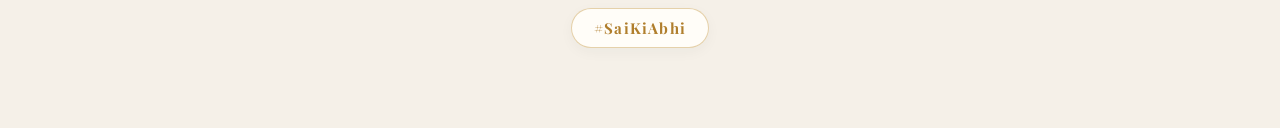
==== commit a906ae28: "Update page title and meta tags to Abhigna weds Sai Krishna · November 22, 2026" ====
--- a/index.html
+++ b/index.html
@@ -6,12 +6,12 @@
   <meta http-equiv="Cache-Control" content="no-cache, no-store, must-revalidate">
   <meta http-equiv="Pragma" content="no-cache">
   <meta http-equiv="Expires" content="0">
-  <title>Sai Krishna weds Abhigna · November 22, 2026</title>
-  <meta name="description" content="Wedding celebration of Sai Krishna weds Abhigna on Sunday, November 22, 2026 at Round Rock, Texas.">
+  <title>Abhigna weds Sai Krishna · November 22, 2026</title>
+  <meta name="description" content="Wedding celebration of Abhigna weds Sai Krishna on Sunday, November 22, 2026 at Round Rock, Texas.">
   <meta name="theme-color" content="#F5F0E8">
 
   <!-- Open Graph / Social Sharing Meta Tags -->
-  <meta property="og:title" content="Sai Krishna weds Abhigna · November 22, 2026">
+  <meta property="og:title" content="Abhigna weds Sai Krishna · November 22, 2026">
   <meta property="og:description" content="Together with their families, Sai Krishna weds Abhigna. We warmly invite you to celebrate our wedding on Sunday, November 22, 2026 at Round Rock, Texas.">
   <meta property="og:image" content="assets/hero-bg.jpg">
   <meta property="og:type" content="website">
